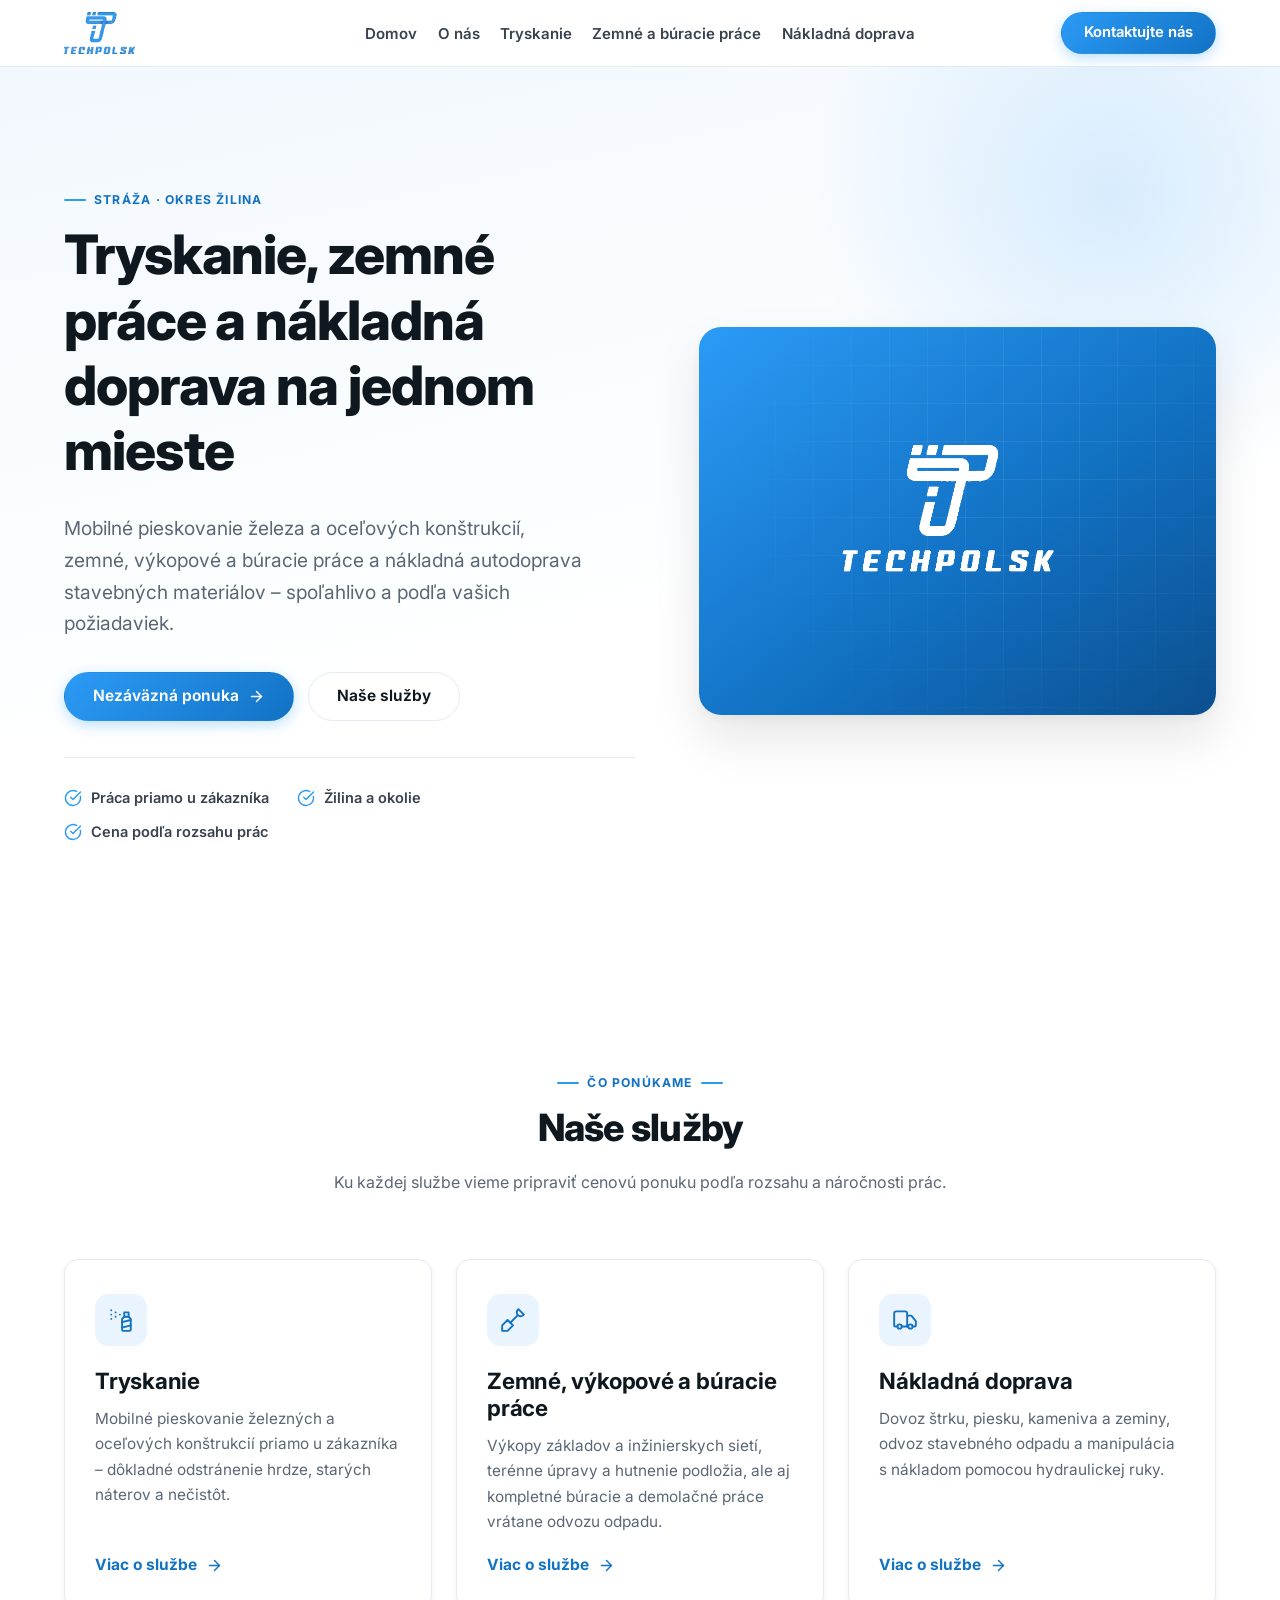
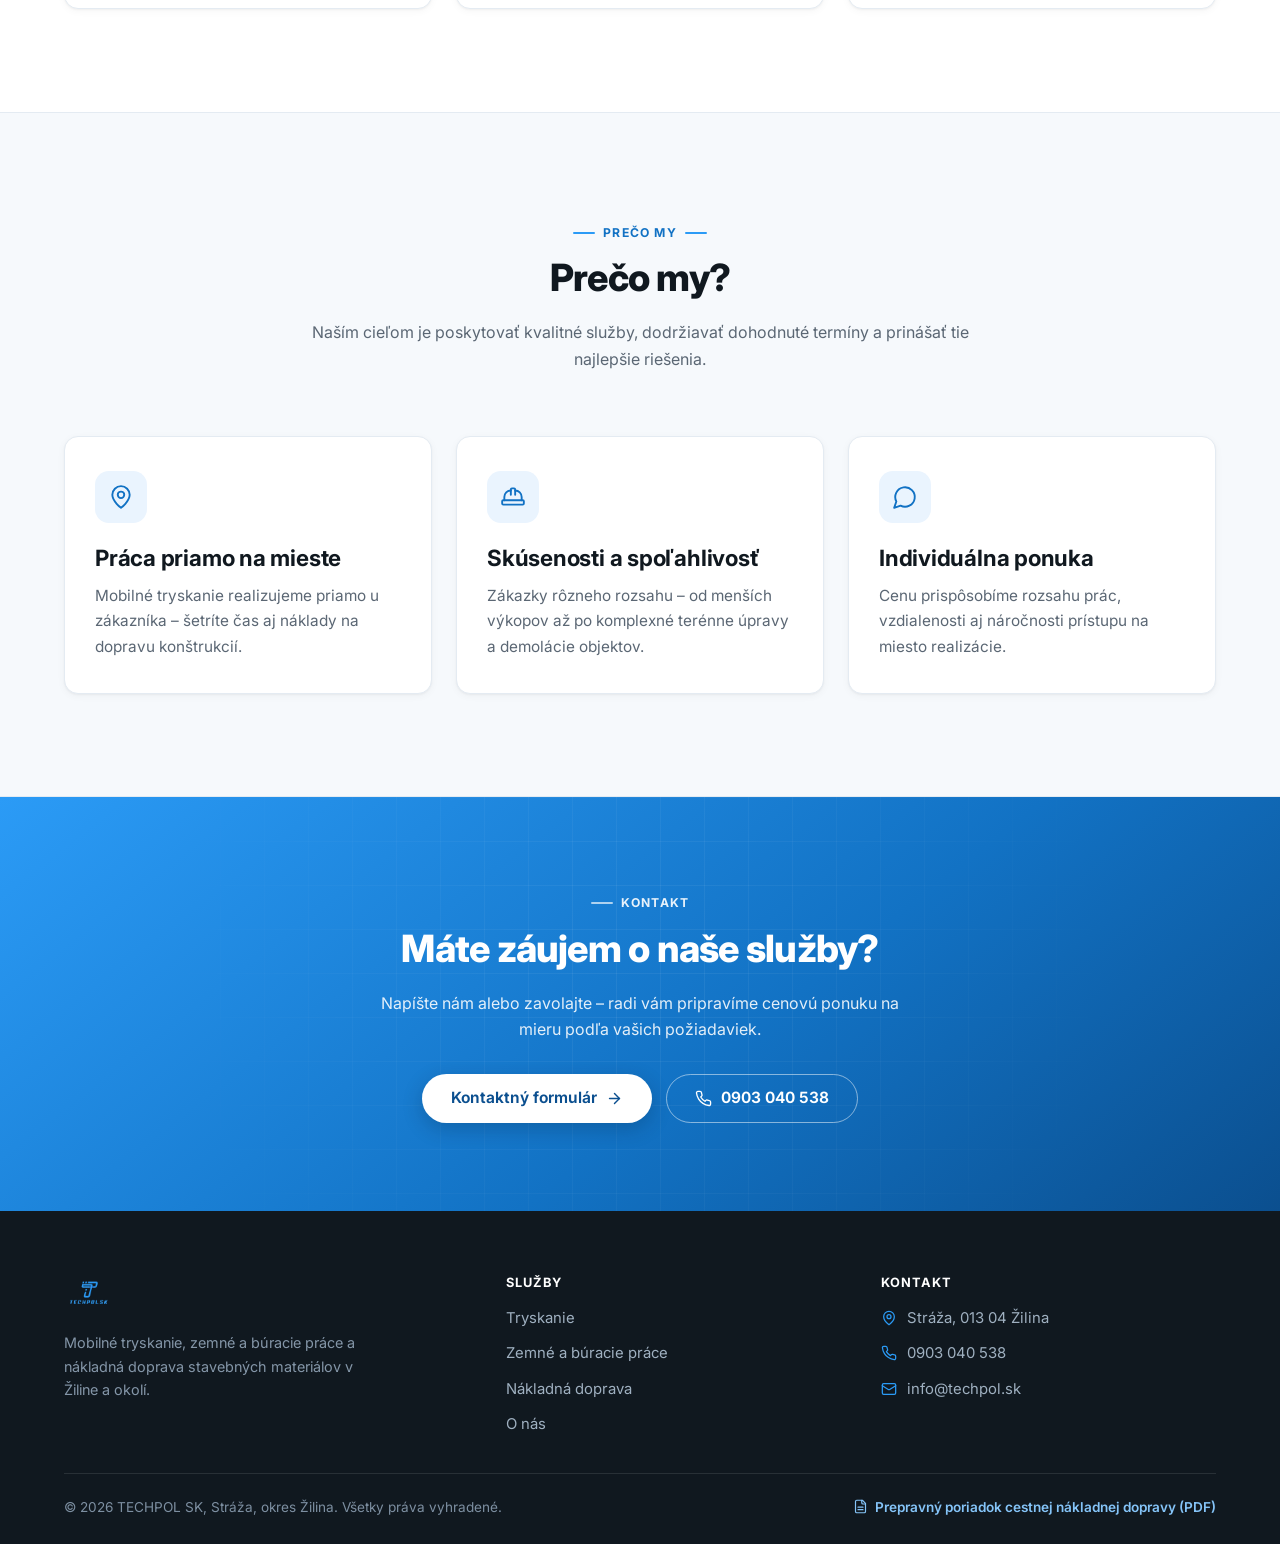
==== index.html @ 77039d4d "seo: add IČO and DIČ to structured data IČO goes in as a PropertyValue identifier and DIČ as taxID. " ====
<!DOCTYPE html>
<html lang="sk">
<head>
<meta charset="UTF-8" />
<meta name="viewport" content="width=device-width, initial-scale=1.0" />
<title>TECHPOL SK – Tryskanie, zemné práce a nákladná doprava | Žilina</title>
<meta name="description" content="TECHPOL SK – mobilné tryskanie železa, zemné, výkopové a búracie práce, nákladná doprava stavebných materiálov s hydraulickou rukou. Stráža, okres Žilina." />
<link rel="icon" href="/assets/img/logo.png" />
<link rel="preconnect" href="https://fonts.googleapis.com">
<link rel="preconnect" href="https://fonts.gstatic.com" crossorigin>
<link rel="stylesheet" href="https://fonts.googleapis.com/css2?family=Inter:wght@400;500;600;700;800&display=swap">
<link rel="stylesheet" href="/assets/css/style.css" />
<link rel="canonical" href="https://techpol.sk/" />
<meta property="og:type" content="website" />
<meta property="og:site_name" content="TECHPOL SK" />
<meta property="og:locale" content="sk_SK" />
<meta property="og:title" content="TECHPOL SK – Tryskanie, zemné práce a nákladná doprava | Žilina" />
<meta property="og:description" content="TECHPOL SK – mobilné tryskanie železa, zemné, výkopové a búracie práce, nákladná doprava stavebných materiálov s hydraulickou rukou. Stráža, okres Žilina." />
<meta property="og:url" content="https://techpol.sk/" />
<meta property="og:image" content="https://techpol.sk/assets/img/logo.png" />
<meta name="twitter:card" content="summary" />
<script type="application/ld+json">
{
  "@context": "https://schema.org",
  "@type": "LocalBusiness",
  "@id": "https://techpol.sk/#business",
  "name": "TECHPOL SK",
  "url": "https://techpol.sk/",
  "logo": "https://techpol.sk/assets/img/logo.png",
  "image": "https://techpol.sk/assets/img/logo.png",
  "description": "TECHPOL SK – mobilné tryskanie železa, zemné, výkopové a búracie práce a nákladná doprava stavebných materiálov s hydraulickou rukou. Stráža, okres Žilina.",
  "telephone": "+421903040538",
  "email": "info@techpol.sk",
  "address": {
    "@type": "PostalAddress",
    "addressLocality": "Stráža",
    "postalCode": "013 04",
    "addressRegion": "Žilinský kraj",
    "addressCountry": "SK"
  },
  "taxID": "1129713915",
  "identifier": {
    "@type": "PropertyValue",
    "name": "IČO",
    "value": "57080062"
  },
  "areaServed": [
    {
      "@type": "City",
      "name": "Žilina"
    },
    {
      "@type": "AdministrativeArea",
      "name": "Žilinský kraj"
    }
  ],
  "hasOfferCatalog": {
    "@type": "OfferCatalog",
    "name": "Služby TECHPOL SK",
    "itemListElement": [
      {
        "@type": "Offer",
        "itemOffered": {
          "@type": "Service",
          "name": "Tryskanie – mobilné pieskovanie železa",
          "url": "https://techpol.sk/sluzby/tryskanie/"
        }
      },
      {
        "@type": "Offer",
        "itemOffered": {
          "@type": "Service",
          "name": "Zemné, výkopové a búracie práce",
          "url": "https://techpol.sk/sluzby/zemne-vykopove-buracie-prace/"
        }
      },
      {
        "@type": "Offer",
        "itemOffered": {
          "@type": "Service",
          "name": "Nákladná doprava stavebných materiálov",
          "url": "https://techpol.sk/sluzby/nakladna-doprava/"
        }
      }
    ]
  }
}
</script>
</head>
<body>

<header class="site-header">
  <nav class="nav">
    <a href="/" class="brand" aria-label="TECHPOL SK – domovská stránka">
      <img src="/assets/img/logo.png" alt="TECHPOL SK logo" />
    </a>
    <ul class="nav-links">
      <li><a href="/">Domov</a></li>
      <li><a href="/o-nas/">O nás</a></li>
      <li><a href="/sluzby/tryskanie/">Tryskanie</a></li>
      <li><a href="/sluzby/zemne-vykopove-buracie-prace/">Zemné a búracie práce</a></li>
      <li><a href="/sluzby/nakladna-doprava/">Nákladná doprava</a></li>
    </ul>
    <div class="nav-right">
      <a href="/kontakt/" class="btn btn-primary nav-cta">Kontaktujte nás</a>
      <button class="nav-toggle" aria-label="Otvoriť menu" aria-expanded="false">
      <span></span><span></span><span></span>
    </button>
    </div>
  </nav>
</header>

<main>

<section class="hero">
  <div class="container hero-grid">
    <div class="hero-copy">
      <span class="eyebrow">Stráža · okres Žilina</span>
      <h1>Tryskanie, zemné práce a nákladná doprava na jednom mieste</h1>
      <p class="lead">Mobilné pieskovanie železa a oceľových konštrukcií, zemné, výkopové a búracie práce a nákladná autodoprava stavebných materiálov – spoľahlivo a podľa vašich požiadaviek.</p>
      <div class="hero-actions">
        <a href="/kontakt/" class="btn btn-primary">
          Nezáväzná ponuka
          <svg viewBox="0 0 24 24" fill="none" stroke="currentColor" stroke-width="2" stroke-linecap="round" stroke-linejoin="round" aria-hidden="true"><path d="M5 12h14"/><path d="m12 5 7 7-7 7"/></svg>
        </a>
        <a href="#sluzby" class="btn btn-outline">Naše služby</a>
      </div>
      <ul class="hero-meta">
        <li>
          <svg viewBox="0 0 24 24" fill="none" stroke="currentColor" stroke-width="1.9" stroke-linecap="round" stroke-linejoin="round" aria-hidden="true"><path d="M21.801 10A10 10 0 1 1 17 3.335"/><path d="m9 11 3 3L22 4"/></svg>
          Práca priamo u zákazníka
        </li>
        <li>
          <svg viewBox="0 0 24 24" fill="none" stroke="currentColor" stroke-width="1.9" stroke-linecap="round" stroke-linejoin="round" aria-hidden="true"><path d="M21.801 10A10 10 0 1 1 17 3.335"/><path d="m9 11 3 3L22 4"/></svg>
          Žilina a okolie
        </li>
        <li>
          <svg viewBox="0 0 24 24" fill="none" stroke="currentColor" stroke-width="1.9" stroke-linecap="round" stroke-linejoin="round" aria-hidden="true"><path d="M21.801 10A10 10 0 1 1 17 3.335"/><path d="m9 11 3 3L22 4"/></svg>
          Cena podľa rozsahu prác
        </li>
      </ul>
    </div>
    <div class="hero-art">
      <img src="/assets/img/logo-transparent.png" alt="TECHPOL SK" />
    </div>
  </div>
</section>

<section class="section" id="sluzby">
  <div class="container">
    <div class="section-head reveal">
      <span class="eyebrow">Čo ponúkame</span>
      <h2>Naše služby</h2>
      <p>Ku každej službe vieme pripraviť cenovú ponuku podľa rozsahu a náročnosti prác.</p>
    </div>

    <div class="card-grid">
      <article class="card reveal">
        <div class="card-icon">
          <svg viewBox="0 0 24 24" fill="none" stroke="currentColor" stroke-width="1.75" stroke-linecap="round" stroke-linejoin="round" aria-hidden="true"><path d="M3 3h.01"/><path d="M7 5h.01"/><path d="M11 7h.01"/><path d="M3 7h.01"/><path d="M7 9h.01"/><path d="M3 11h.01"/><rect width="4" height="4" x="15" y="5"/><path d="m19 9 2 2v10c0 .6-.4 1-1 1h-6c-.6 0-1-.4-1-1V11l2-2"/><path d="m13 14 8-2"/><path d="m13 19 8-2"/></svg>
        </div>
        <h3>Tryskanie</h3>
        <p>Mobilné pieskovanie železných a oceľových konštrukcií priamo u zákazníka – dôkladné odstránenie hrdze, starých náterov a nečistôt.</p>
        <a href="/sluzby/tryskanie/" class="btn btn-ghost">
          Viac o službe
          <svg viewBox="0 0 24 24" fill="none" stroke="currentColor" stroke-width="2" stroke-linecap="round" stroke-linejoin="round" aria-hidden="true"><path d="M5 12h14"/><path d="m12 5 7 7-7 7"/></svg>
        </a>
      </article>

      <article class="card reveal">
        <div class="card-icon">
          <svg viewBox="0 0 24 24" fill="none" stroke="currentColor" stroke-width="1.75" stroke-linecap="round" stroke-linejoin="round" aria-hidden="true"><path d="M2 22v-5l5-5 5 5-5 5z"/><path d="M9.5 14.5 16 8"/><path d="m17 2 5 5-.5.5a3.53 3.53 0 0 1-5 0 3.53 3.53 0 0 1 0-5L17 2"/></svg>
        </div>
        <h3>Zemné, výkopové a búracie práce</h3>
        <p>Výkopy základov a inžinierskych sietí, terénne úpravy a hutnenie podložia, ale aj kompletné búracie a demolačné práce vrátane odvozu odpadu.</p>
        <a href="/sluzby/zemne-vykopove-buracie-prace/" class="btn btn-ghost">
          Viac o službe
          <svg viewBox="0 0 24 24" fill="none" stroke="currentColor" stroke-width="2" stroke-linecap="round" stroke-linejoin="round" aria-hidden="true"><path d="M5 12h14"/><path d="m12 5 7 7-7 7"/></svg>
        </a>
      </article>

      <article class="card reveal">
        <div class="card-icon">
          <svg viewBox="0 0 24 24" fill="none" stroke="currentColor" stroke-width="1.75" stroke-linecap="round" stroke-linejoin="round" aria-hidden="true"><path d="M14 18V6a2 2 0 0 0-2-2H4a2 2 0 0 0-2 2v11a1 1 0 0 0 1 1h2"/><path d="M15 18H9"/><path d="M19 18h2a1 1 0 0 0 1-1v-3.65a1 1 0 0 0-.22-.624l-3.48-4.35A1 1 0 0 0 17.52 8H14"/><circle cx="17" cy="18" r="2"/><circle cx="7" cy="18" r="2"/></svg>
        </div>
        <h3>Nákladná doprava</h3>
        <p>Dovoz štrku, piesku, kameniva a zeminy, odvoz stavebného odpadu a manipulácia s nákladom pomocou hydraulickej ruky.</p>
        <a href="/sluzby/nakladna-doprava/" class="btn btn-ghost">
          Viac o službe
          <svg viewBox="0 0 24 24" fill="none" stroke="currentColor" stroke-width="2" stroke-linecap="round" stroke-linejoin="round" aria-hidden="true"><path d="M5 12h14"/><path d="m12 5 7 7-7 7"/></svg>
        </a>
      </article>
    </div>
  </div>
</section>

<section class="section section--soft">
  <div class="container">
    <div class="section-head reveal">
      <span class="eyebrow">Prečo my</span>
      <h2>Prečo my?</h2>
      <p>Naším cieľom je poskytovať kvalitné služby, dodržiavať dohodnuté termíny a prinášať tie najlepšie riešenia.</p>
    </div>

    <div class="card-grid">
      <article class="card reveal">
        <div class="card-icon">
          <svg viewBox="0 0 24 24" fill="none" stroke="currentColor" stroke-width="1.75" stroke-linecap="round" stroke-linejoin="round" aria-hidden="true"><path d="M20 10c0 6-8 12-8 12s-8-6-8-12a8 8 0 0 1 16 0Z"/><circle cx="12" cy="10" r="3"/></svg>
        </div>
        <h3>Práca priamo na mieste</h3>
        <p>Mobilné tryskanie realizujeme priamo u zákazníka – šetríte čas aj náklady na dopravu konštrukcií.</p>
      </article>

      <article class="card reveal">
        <div class="card-icon">
          <svg viewBox="0 0 24 24" fill="none" stroke="currentColor" stroke-width="1.75" stroke-linecap="round" stroke-linejoin="round" aria-hidden="true"><path d="M2 18a1 1 0 0 0 1 1h18a1 1 0 0 0 1-1v-2a1 1 0 0 0-1-1H3a1 1 0 0 0-1 1v2z"/><path d="M10 10V5a1 1 0 0 1 1-1h2a1 1 0 0 1 1 1v5"/><path d="M4 15v-3a6 6 0 0 1 6-6"/><path d="M14 6a6 6 0 0 1 6 6v3"/></svg>
        </div>
        <h3>Skúsenosti a spoľahlivosť</h3>
        <p>Zákazky rôzneho rozsahu – od menších výkopov až po komplexné terénne úpravy a demolácie objektov.</p>
      </article>

      <article class="card reveal">
        <div class="card-icon">
          <svg viewBox="0 0 24 24" fill="none" stroke="currentColor" stroke-width="1.75" stroke-linecap="round" stroke-linejoin="round" aria-hidden="true"><path d="M7.9 20A9 9 0 1 0 4 16.1L2 22Z"/></svg>
        </div>
        <h3>Individuálna ponuka</h3>
        <p>Cenu prispôsobíme rozsahu prác, vzdialenosti aj náročnosti prístupu na miesto realizácie.</p>
      </article>
    </div>
  </div>
</section>

<section class="cta-band">
  <div class="container">
    <span class="eyebrow">Kontakt</span>
    <h2>Máte záujem o naše služby?</h2>
    <p>Napíšte nám alebo zavolajte – radi vám pripravíme cenovú ponuku na mieru podľa vašich požiadaviek.</p>
    <div class="cta-actions">
      <a href="/kontakt/" class="btn btn-primary">
        Kontaktný formulár
        <svg viewBox="0 0 24 24" fill="none" stroke="currentColor" stroke-width="2" stroke-linecap="round" stroke-linejoin="round" aria-hidden="true"><path d="M5 12h14"/><path d="m12 5 7 7-7 7"/></svg>
      </a>
      <a href="tel:+421903040538" class="btn btn-outline">
        <svg viewBox="0 0 24 24" fill="none" stroke="currentColor" stroke-width="1.9" stroke-linecap="round" stroke-linejoin="round" aria-hidden="true"><path d="M22 16.92v3a2 2 0 0 1-2.18 2 19.79 19.79 0 0 1-8.63-3.07 19.5 19.5 0 0 1-6-6 19.79 19.79 0 0 1-3.07-8.67A2 2 0 0 1 4.11 2h3a2 2 0 0 1 2 1.72 12.84 12.84 0 0 0 .7 2.81 2 2 0 0 1-.45 2.11L8.09 9.91a16 16 0 0 0 6 6l1.27-1.27a2 2 0 0 1 2.11-.45 12.84 12.84 0 0 0 2.81.7A2 2 0 0 1 22 16.92Z"/></svg>
        0903 040 538
      </a>
    </div>
  </div>
</section>

</main>

<footer class="site-footer">
  <div class="container">
    <div class="footer-grid">
      <div class="footer-brand">
        <img src="/assets/img/logo-transparent.png" alt="TECHPOL SK logo" />
        <p>Mobilné tryskanie, zemné a búracie práce a nákladná doprava stavebných materiálov v Žiline a okolí.</p>
      </div>

      <div class="footer-col">
        <h4>Služby</h4>
        <ul>
          <li><a href="/sluzby/tryskanie/">Tryskanie</a></li>
          <li><a href="/sluzby/zemne-vykopove-buracie-prace/">Zemné a búracie práce</a></li>
          <li><a href="/sluzby/nakladna-doprava/">Nákladná doprava</a></li>
          <li><a href="/o-nas/">O nás</a></li>
        </ul>
      </div>

      <div class="footer-col">
        <h4>Kontakt</h4>
        <ul>
          <li class="contact-line">
            <svg viewBox="0 0 24 24" fill="none" stroke="currentColor" stroke-width="1.9" stroke-linecap="round" stroke-linejoin="round" aria-hidden="true"><path d="M20 10c0 6-8 12-8 12s-8-6-8-12a8 8 0 0 1 16 0Z"/><circle cx="12" cy="10" r="3"/></svg>
            Stráža, 013 04 Žilina
          </li>
          <li class="contact-line">
            <svg viewBox="0 0 24 24" fill="none" stroke="currentColor" stroke-width="1.9" stroke-linecap="round" stroke-linejoin="round" aria-hidden="true"><path d="M22 16.92v3a2 2 0 0 1-2.18 2 19.79 19.79 0 0 1-8.63-3.07 19.5 19.5 0 0 1-6-6 19.79 19.79 0 0 1-3.07-8.67A2 2 0 0 1 4.11 2h3a2 2 0 0 1 2 1.72 12.84 12.84 0 0 0 .7 2.81 2 2 0 0 1-.45 2.11L8.09 9.91a16 16 0 0 0 6 6l1.27-1.27a2 2 0 0 1 2.11-.45 12.84 12.84 0 0 0 2.81.7A2 2 0 0 1 22 16.92Z"/></svg>
            <a href="tel:+421903040538">0903 040 538</a>
          </li>
          <li class="contact-line">
            <svg viewBox="0 0 24 24" fill="none" stroke="currentColor" stroke-width="1.9" stroke-linecap="round" stroke-linejoin="round" aria-hidden="true"><rect width="20" height="16" x="2" y="4" rx="2"/><path d="m22 7-8.97 5.7a1.94 1.94 0 0 1-2.06 0L2 7"/></svg>
            <a href="mailto:info@techpol.sk">info@techpol.sk</a>
          </li>
        </ul>
      </div>
    </div>

    <div class="footer-bottom">
      <span>&copy; 2026 TECHPOL SK, Stráža, okres Žilina. Všetky práva vyhradené.</span>
      <a href="/dokumenty/prepravny-poriadok.pdf" target="_blank" rel="noopener">
        <svg viewBox="0 0 24 24" fill="none" stroke="currentColor" stroke-width="1.9" stroke-linecap="round" stroke-linejoin="round" aria-hidden="true"><path d="M15 2H6a2 2 0 0 0-2 2v16a2 2 0 0 0 2 2h12a2 2 0 0 0 2-2V7Z"/><path d="M14 2v4a2 2 0 0 0 2 2h4"/><path d="M16 13H8"/><path d="M16 17H8"/></svg>
        Prepravný poriadok cestnej nákladnej dopravy (PDF)
      </a>
    </div>
  </div>
</footer>

<script src="/assets/js/script.js"></script>
</body>
</html>
---- assets/css/style.css ----
/* ============================================
   TECHPOL SK — spoločné štýly
   ============================================ */

:root {
  --blue: #2b9bf6;
  --blue-dark: #1272c4;
  --blue-deep: #0b4f8f;
  --blue-tint: #eaf4fe;
  --ink: #10181f;
  --ink-mid: #38434f;
  --ink-soft: #5b6774;
  --bg: #ffffff;
  --bg-soft: #f6f9fc;
  --border: #e4ebf2;
  --radius: 14px;
  --radius-lg: 22px;
  --max-width: 1200px;
  --text-width: 860px;
  --shadow-sm: 0 1px 2px rgba(16, 24, 31, 0.04), 0 2px 8px rgba(16, 24, 31, 0.04);
  --shadow: 0 2px 4px rgba(16, 24, 31, 0.03), 0 12px 28px rgba(16, 24, 31, 0.07);
  --shadow-lg: 0 4px 8px rgba(16, 24, 31, 0.04), 0 24px 48px rgba(16, 24, 31, 0.1);
}

* {
  box-sizing: border-box;
}

html {
  scroll-behavior: smooth;
}

body {
  margin: 0;
  font-family: "Inter", "Segoe UI", system-ui, -apple-system, Roboto, Arial, sans-serif;
  color: var(--ink);
  background: var(--bg);
  line-height: 1.65;
  -webkit-font-smoothing: antialiased;
  text-rendering: optimizeLegibility;
}

img {
  max-width: 100%;
  display: block;
}

a {
  color: inherit;
  text-decoration: none;
}

.container {
  max-width: var(--max-width);
  margin: 0 auto;
  padding: 0 24px;
}

h1, h2, h3, h4 {
  line-height: 1.2;
  margin: 0 0 0.5em;
  letter-spacing: -0.02em;
  color: var(--ink);
}

h1 {
  font-size: clamp(2.1rem, 3.6vw + 1rem, 3.4rem);
  font-weight: 800;
}

h2 {
  font-size: clamp(1.6rem, 1.8vw + 1rem, 2.35rem);
  font-weight: 800;
}

h3 {
  font-size: clamp(1.15rem, 0.7vw + 1rem, 1.4rem);
  font-weight: 700;
  letter-spacing: -0.01em;
}

p {
  color: var(--ink-mid);
  margin: 0 0 1.1em;
}

.lead {
  font-size: clamp(1.05rem, 0.5vw + 1rem, 1.2rem);
  color: var(--ink-soft);
}

.section {
  padding: clamp(56px, 8vw, 104px) 0;
}

.section--soft {
  background: var(--bg-soft);
  border-top: 1px solid var(--border);
  border-bottom: 1px solid var(--border);
}

.section-head {
  text-align: center;
  max-width: 680px;
  margin: 0 auto clamp(40px, 5vw, 64px);
}

.section-head p {
  color: var(--ink-soft);
  margin-bottom: 0;
}

.eyebrow {
  display: inline-flex;
  align-items: center;
  gap: 8px;
  color: var(--blue-dark);
  font-weight: 700;
  letter-spacing: 0.1em;
  text-transform: uppercase;
  font-size: 0.76rem;
  margin-bottom: 1em;
}

.eyebrow::before {
  content: "";
  width: 22px;
  height: 2px;
  border-radius: 2px;
  background: var(--blue);
}

.section-head .eyebrow::after {
  content: "";
  width: 22px;
  height: 2px;
  border-radius: 2px;
  background: var(--blue);
}

/* ---------- Buttons ---------- */

.btn {
  display: inline-flex;
  align-items: center;
  justify-content: center;
  gap: 9px;
  padding: 14px 28px;
  border-radius: 999px;
  font-weight: 650;
  font-size: 0.97rem;
  line-height: 1.2;
  border: 1.5px solid transparent;
  cursor: pointer;
  white-space: nowrap;
  transition: transform 0.18s ease, box-shadow 0.18s ease, background 0.18s ease,
    color 0.18s ease, border-color 0.18s ease;
}

.btn svg {
  width: 17px;
  height: 17px;
  flex-shrink: 0;
}

.btn-primary {
  background: linear-gradient(135deg, var(--blue) 0%, var(--blue-dark) 100%);
  color: #fff;
  box-shadow: 0 4px 14px rgba(43, 155, 246, 0.32);
}

.btn-primary:hover {
  transform: translateY(-2px);
  box-shadow: 0 8px 22px rgba(43, 155, 246, 0.42);
}

.btn-outline {
  border-color: var(--border);
  color: var(--ink);
  background: #fff;
}

.btn-outline:hover {
  border-color: var(--blue);
  color: var(--blue-dark);
  background: var(--blue-tint);
  transform: translateY(-2px);
}

.btn-ghost {
  padding: 0;
  color: var(--blue-dark);
  background: none;
  border: none;
  font-weight: 700;
}

.btn-ghost svg {
  transition: transform 0.18s ease;
}

.btn-ghost:hover svg {
  transform: translateX(4px);
}

/* ---------- Header / Nav ---------- */

.site-header {
  position: sticky;
  top: 0;
  z-index: 100;
  background: rgba(255, 255, 255, 0.85);
  backdrop-filter: saturate(180%) blur(14px);
  border-bottom: 1px solid var(--border);
}

.nav {
  display: grid;
  grid-template-columns: 1fr auto 1fr;
  align-items: center;
  gap: 20px;
  padding: 12px 24px;
  max-width: var(--max-width);
  margin: 0 auto;
}

.nav-right {
  display: flex;
  align-items: center;
  gap: 12px;
  justify-self: end;
}

.brand {
  display: flex;
  align-items: center;
  flex-shrink: 0;
}

.brand img {
  height: 42px;
  width: auto;
}

.nav-toggle {
  display: none;
  flex-direction: column;
  justify-content: center;
  gap: 5px;
  width: 44px;
  height: 44px;
  background: none;
  border: none;
  cursor: pointer;
  padding: 10px;
}

.nav-toggle span {
  display: block;
  width: 100%;
  height: 2.5px;
  background: var(--ink);
  border-radius: 2px;
  transition: transform 0.25s ease, opacity 0.2s ease;
}

.nav-toggle[aria-expanded="true"] span:nth-child(1) {
  transform: translateY(7.5px) rotate(45deg);
}

.nav-toggle[aria-expanded="true"] span:nth-child(2) {
  opacity: 0;
}

.nav-toggle[aria-expanded="true"] span:nth-child(3) {
  transform: translateY(-7.5px) rotate(-45deg);
}

.nav-links {
  display: flex;
  align-items: center;
  justify-self: center;
  gap: clamp(14px, 1.6vw, 30px);
  list-style: none;
  margin: 0;
  padding: 0;
}

.nav-links a {
  position: relative;
  font-weight: 600;
  font-size: 0.94rem;
  color: var(--ink-mid);
  padding: 6px 0;
  transition: color 0.15s ease;
}

.nav-links a:not(.btn)::after {
  content: "";
  position: absolute;
  left: 0;
  right: 0;
  bottom: -2px;
  height: 2px;
  border-radius: 2px;
  background: var(--blue);
  transform: scaleX(0);
  transition: transform 0.2s ease;
}

.nav-links a:not(.btn):hover,
.nav-links a:not(.btn).active {
  color: var(--blue-dark);
}

.nav-links a:not(.btn):hover::after,
.nav-links a:not(.btn).active::after {
  transform: scaleX(1);
}

.nav-cta {
  color: #fff;
  padding: 11px 22px;
  font-size: 0.92rem;
  white-space: nowrap;
}

@media (max-width: 980px) {
  .nav {
    display: flex;
    justify-content: space-between;
  }

  .nav-toggle {
    display: flex;
  }

  .nav-cta {
    padding: 9px 16px;
    font-size: 0.88rem;
  }

  .nav-links {
    position: absolute;
    top: 100%;
    left: 0;
    right: 0;
    background: #fff;
    flex-direction: column;
    align-items: stretch;
    gap: 0;
    max-height: 0;
    overflow: hidden;
    border-bottom: 1px solid transparent;
    box-shadow: var(--shadow);
    transition: max-height 0.3s ease, border-color 0.3s ease;
  }

  .nav-links.open {
    max-height: 520px;
    border-bottom-color: var(--border);
  }

  .nav-links li {
    padding: 0 24px;
  }

  .nav-links a:not(.btn) {
    display: block;
    padding: 16px 0;
    border-bottom: 1px solid var(--border);
    font-size: 1rem;
  }

  .nav-links a:not(.btn)::after {
    display: none;
  }

  .nav-links li:last-child a:not(.btn) {
    border-bottom: none;
  }
}

/* ---------- Hero ---------- */

.hero {
  position: relative;
  overflow: hidden;
  padding: clamp(64px, 9vw, 116px) 0 clamp(60px, 8vw, 104px);
  background: linear-gradient(168deg, #f2f8fe 0%, #ffffff 62%);
}

.hero::before {
  content: "";
  position: absolute;
  top: -180px;
  right: -140px;
  width: 620px;
  height: 620px;
  border-radius: 50%;
  background: radial-gradient(circle, rgba(43, 155, 246, 0.16) 0%, rgba(43, 155, 246, 0) 68%);
  pointer-events: none;
}

.hero .container {
  position: relative;
}

.hero-grid {
  display: grid;
  grid-template-columns: minmax(0, 1.05fr) minmax(0, 0.95fr);
  gap: clamp(36px, 5vw, 64px);
  align-items: center;
}

.hero-copy {
  min-width: 0;
}

.hero-copy h1 {
  margin-bottom: 0.55em;
}

.hero-copy .lead {
  max-width: 44ch;
  margin-bottom: 0;
}

.hero-actions {
  display: flex;
  flex-wrap: wrap;
  gap: 14px;
  margin-top: 32px;
}

.hero-meta {
  display: flex;
  flex-wrap: wrap;
  gap: 10px 28px;
  margin-top: 36px;
  padding-top: 28px;
  border-top: 1px solid var(--border);
  list-style: none;
  padding-left: 0;
}

.hero-meta li {
  display: flex;
  align-items: center;
  gap: 9px;
  font-size: 0.91rem;
  font-weight: 600;
  color: var(--ink-mid);
}

.hero-meta svg {
  width: 18px;
  height: 18px;
  color: var(--blue);
  flex-shrink: 0;
}

.hero-art {
  position: relative;
  min-width: 0;
  aspect-ratio: 4 / 3;
  border-radius: var(--radius-lg);
  overflow: hidden;
  background: linear-gradient(142deg, var(--blue) 0%, var(--blue-dark) 55%, var(--blue-deep) 100%);
  display: flex;
  align-items: center;
  justify-content: center;
  box-shadow: var(--shadow-lg);
}

.hero-art::after {
  content: "";
  position: absolute;
  inset: 0;
  background-image: linear-gradient(rgba(255, 255, 255, 0.07) 1px, transparent 1px),
    linear-gradient(90deg, rgba(255, 255, 255, 0.07) 1px, transparent 1px);
  background-size: 38px 38px;
  mask-image: radial-gradient(circle at 62% 38%, #000 20%, transparent 78%);
  -webkit-mask-image: radial-gradient(circle at 62% 38%, #000 20%, transparent 78%);
}

.hero-art img {
  position: relative;
  z-index: 1;
  width: 58%;
  max-width: 320px;
  filter: brightness(0) invert(1);
}

@media (max-width: 900px) {
  .hero-grid {
    grid-template-columns: 1fr;
    gap: 36px;
  }

  .hero-art {
    order: -1;
    aspect-ratio: 16 / 9;
  }

  .hero-copy .lead {
    max-width: none;
  }
}

/* ---------- Cards ---------- */

.card-grid {
  display: grid;
  grid-template-columns: repeat(auto-fit, minmax(min(100%, 300px), 1fr));
  gap: 24px;
  align-items: stretch;
}

.card {
  position: relative;
  background: #fff;
  border: 1px solid var(--border);
  border-radius: var(--radius);
  padding: 34px 30px;
  box-shadow: var(--shadow-sm);
  display: flex;
  flex-direction: column;
  overflow: hidden;
  transition: transform 0.22s ease, box-shadow 0.22s ease, border-color 0.22s ease;
}

.card::before {
  content: "";
  position: absolute;
  top: 0;
  left: 0;
  right: 0;
  height: 3px;
  background: linear-gradient(90deg, var(--blue) 0%, var(--blue-dark) 100%);
  transform: scaleX(0);
  transform-origin: left;
  transition: transform 0.28s ease;
}

.card:hover {
  transform: translateY(-5px);
  box-shadow: var(--shadow-lg);
  border-color: #d3e3f2;
}

.card:hover::before {
  transform: scaleX(1);
}

.card-icon {
  width: 52px;
  height: 52px;
  border-radius: 14px;
  background: var(--blue-tint);
  color: var(--blue-dark);
  display: flex;
  align-items: center;
  justify-content: center;
  margin-bottom: 22px;
  flex-shrink: 0;
}

.card-icon svg {
  width: 26px;
  height: 26px;
}

.card h3 {
  margin-bottom: 0.5em;
}

.card p {
  flex-grow: 1;
  color: var(--ink-soft);
  font-size: 0.96rem;
  margin-bottom: 1.4em;
}

.card p:last-child {
  margin-bottom: 0;
}

.card .btn-ghost {
  align-self: flex-start;
  margin-top: auto;
}

/* ---------- Photo slots ---------- */

.photo-grid {
  display: grid;
  grid-template-columns: repeat(auto-fit, minmax(min(100%, 300px), 1fr));
  gap: 20px;
  margin: 32px 0 0;
}

/* Explicitný počet stĺpcov, aby posledný riadok nezostal nevyvážený
   (napr. 4 fotky = 2×2, 6 fotiek = 3×2). */
.photo-grid--2 {
  grid-template-columns: repeat(2, 1fr);
}

.photo-grid--3 {
  grid-template-columns: repeat(3, 1fr);
}

@media (max-width: 860px) {
  .photo-grid--3 {
    grid-template-columns: repeat(2, 1fr);
  }
}

@media (max-width: 560px) {
  .photo-grid--2,
  .photo-grid--3 {
    grid-template-columns: 1fr;
  }
}

.photo-slot {
  position: relative;
  aspect-ratio: 4 / 3;
  border-radius: var(--radius);
  overflow: hidden;
  background: var(--bg-soft);
  border: 1px solid var(--border);
}

.photo-slot img {
  position: absolute;
  inset: 0;
  width: 100%;
  height: 100%;
  object-fit: cover;
}

.photo-slot img[src] {
  cursor: zoom-in;
  transition: transform 0.35s ease;
}

.photo-slot:hover img {
  transform: scale(1.04);
}

/* ---------- Lightbox ---------- */

.lightbox {
  position: fixed;
  inset: 0;
  z-index: 200;
  display: flex;
  align-items: center;
  justify-content: center;
  background: rgba(10, 15, 20, 0.92);
  opacity: 0;
  pointer-events: none;
  transition: opacity 0.25s ease;
}

.lightbox.open {
  opacity: 1;
  pointer-events: auto;
}

.lightbox img {
  max-width: min(92vw, 1400px);
  max-height: 84vh;
  border-radius: var(--radius);
  box-shadow: var(--shadow-lg);
}

.lightbox-caption {
  position: absolute;
  bottom: 22px;
  left: 50%;
  transform: translateX(-50%);
  color: rgba(255, 255, 255, 0.85);
  font-size: 0.95rem;
  text-align: center;
  padding: 0 60px;
}

.lightbox button {
  position: absolute;
  display: flex;
  align-items: center;
  justify-content: center;
  width: 46px;
  height: 46px;
  border: none;
  border-radius: 50%;
  background: rgba(255, 255, 255, 0.12);
  color: #fff;
  cursor: pointer;
  transition: background 0.2s ease;
}

.lightbox button:hover {
  background: rgba(255, 255, 255, 0.26);
}

.lightbox button svg {
  width: 22px;
  height: 22px;
}

.lightbox-close {
  top: 18px;
  right: 18px;
}

.lightbox-prev {
  left: 18px;
  top: 50%;
  transform: translateY(-50%);
}

.lightbox-next {
  right: 18px;
  top: 50%;
  transform: translateY(-50%);
}

@media (max-width: 560px) {
  .lightbox-prev {
    left: 8px;
  }

  .lightbox-next {
    right: 8px;
  }
}

.photo-slot .placeholder {
  position: absolute;
  inset: 0;
  display: flex;
  flex-direction: column;
  align-items: center;
  justify-content: center;
  gap: 8px;
  text-align: center;
  padding: 14px;
  font-size: 0.82rem;
  font-weight: 600;
  color: #a7b4c2;
}

.photo-slot .placeholder svg {
  width: 26px;
  height: 26px;
  opacity: 0.55;
}

/* ---------- Page hero (subpages) ---------- */

.page-hero {
  position: relative;
  overflow: hidden;
  padding: clamp(48px, 6vw, 84px) 0 clamp(44px, 5vw, 72px);
  background: linear-gradient(170deg, #f2f8fe 0%, #f9fbfd 100%);
  border-bottom: 1px solid var(--border);
  text-align: center;
}

.page-hero::before {
  content: "";
  position: absolute;
  top: -240px;
  left: 50%;
  transform: translateX(-50%);
  width: 760px;
  height: 560px;
  border-radius: 50%;
  background: radial-gradient(circle, rgba(43, 155, 246, 0.13) 0%, rgba(43, 155, 246, 0) 70%);
  pointer-events: none;
}

.page-hero .container {
  position: relative;
}

.page-hero h1 {
  margin-bottom: 0.45em;
}

.page-hero .lead {
  max-width: 62ch;
  margin: 0 auto;
}

.breadcrumb {
  font-size: 0.87rem;
  color: var(--ink-soft);
  margin-bottom: 16px;
}

.breadcrumb a {
  color: var(--blue-dark);
  font-weight: 600;
}

.breadcrumb a:hover {
  text-decoration: underline;
}

.breadcrumb span {
  margin: 0 8px;
  opacity: 0.5;
}

/* ---------- Service detail blocks (centered column) ---------- */

.service-block {
  max-width: var(--text-width);
  margin-left: auto;
  margin-right: auto;
}

.service-block > h2 {
  text-align: center;
}

.service-block > .eyebrow {
  display: flex;
  justify-content: center;
}

.service-block + .service-block {
  margin-top: clamp(56px, 7vw, 88px);
  padding-top: clamp(48px, 6vw, 72px);
  border-top: 1px solid var(--border);
}

.service-block .subheading {
  font-weight: 700;
  color: var(--ink);
  text-align: center;
  margin: 38px 0 2px;
}

.service-block .photo-grid {
  max-width: none;
}

.block-cta {
  text-align: center;
  margin-top: 40px;
}

/* ---------- Tag list ---------- */

.tag-list {
  display: flex;
  flex-wrap: wrap;
  justify-content: center;
  gap: 10px;
  margin: 18px 0 0;
  padding: 0;
  list-style: none;
}

.tag-list li {
  display: flex;
  align-items: center;
  gap: 8px;
  background: var(--blue-tint);
  border: 1px solid #d3e6fb;
  padding: 9px 17px;
  border-radius: 999px;
  font-size: 0.89rem;
  font-weight: 600;
  color: var(--blue-deep);
}

.tag-list li::before {
  content: "";
  width: 5px;
  height: 5px;
  border-radius: 50%;
  background: var(--blue);
  flex-shrink: 0;
}

/* ---------- Contact ---------- */

.contact-grid {
  display: grid;
  grid-template-columns: minmax(0, 0.85fr) minmax(0, 1.15fr);
  gap: clamp(28px, 3.5vw, 44px);
  align-items: start;
}

@media (max-width: 900px) {
  .contact-grid {
    grid-template-columns: 1fr;
  }
}

.contact-info,
.form-card {
  background: #fff;
  border: 1px solid var(--border);
  border-radius: var(--radius-lg);
  padding: clamp(26px, 3vw, 38px);
  box-shadow: var(--shadow);
}

.contact-info h2,
.form-card h2 {
  font-size: clamp(1.3rem, 1vw + 1rem, 1.6rem);
  margin-bottom: 1.2em;
}

.contact-item {
  display: flex;
  gap: 16px;
  align-items: flex-start;
  padding: 18px 0;
  border-bottom: 1px solid var(--border);
}

.contact-item:first-of-type {
  padding-top: 0;
}

.contact-item .icon {
  width: 44px;
  height: 44px;
  flex-shrink: 0;
  border-radius: 12px;
  background: var(--blue-tint);
  color: var(--blue-dark);
  display: flex;
  align-items: center;
  justify-content: center;
}

.contact-item .icon svg {
  width: 21px;
  height: 21px;
}

.contact-item strong {
  display: block;
  font-size: 0.8rem;
  font-weight: 700;
  text-transform: uppercase;
  letter-spacing: 0.06em;
  color: var(--ink-soft);
  margin-bottom: 3px;
}

.contact-item a,
.contact-item span.value {
  font-size: 1.05rem;
  font-weight: 650;
  color: var(--ink);
}

.contact-item a:hover {
  color: var(--blue-dark);
}

.legal-note {
  margin-top: 24px;
  padding: 18px 20px;
  background: var(--bg-soft);
  border: 1px solid var(--border);
  border-radius: var(--radius);
  font-size: 0.88rem;
  color: var(--ink-soft);
  line-height: 1.6;
}

.legal-note a {
  display: inline-flex;
  align-items: center;
  gap: 6px;
  color: var(--blue-dark);
  font-weight: 700;
}

.legal-note a:hover {
  text-decoration: underline;
}

.legal-note svg {
  width: 15px;
  height: 15px;
  flex-shrink: 0;
}

/* ---------- Form ---------- */

.form-row {
  display: grid;
  grid-template-columns: 1fr 1fr;
  gap: 18px;
}

@media (max-width: 560px) {
  .form-row {
    grid-template-columns: 1fr;
  }
}

.field {
  margin-bottom: 20px;
}

.field label {
  display: block;
  font-weight: 650;
  margin-bottom: 7px;
  font-size: 0.89rem;
  color: var(--ink);
}

.field input,
.field textarea {
  width: 100%;
  padding: 13px 15px;
  border-radius: 10px;
  border: 1.5px solid var(--border);
  font: inherit;
  font-size: 0.96rem;
  color: var(--ink);
  background: var(--bg-soft);
  transition: border-color 0.16s ease, background 0.16s ease, box-shadow 0.16s ease;
}

.field input::placeholder,
.field textarea::placeholder {
  color: #a7b4c2;
}

.field input:focus,
.field textarea:focus {
  outline: none;
  border-color: var(--blue);
  background: #fff;
  box-shadow: 0 0 0 3px rgba(43, 155, 246, 0.15);
}

.field textarea {
  resize: vertical;
  min-height: 130px;
}

.form-card .btn-primary {
  width: 100%;
}

.form-note {
  font-size: 0.83rem;
  color: var(--ink-soft);
  margin: 14px 0 0;
  text-align: center;
}

/* ---------- CTA band ---------- */

.cta-band {
  position: relative;
  overflow: hidden;
  padding: clamp(52px, 7vw, 88px) 0;
  background: linear-gradient(142deg, var(--blue) 0%, var(--blue-dark) 58%, var(--blue-deep) 100%);
  color: #fff;
  text-align: center;
}

.cta-band::after {
  content: "";
  position: absolute;
  inset: 0;
  background-image: linear-gradient(rgba(255, 255, 255, 0.06) 1px, transparent 1px),
    linear-gradient(90deg, rgba(255, 255, 255, 0.06) 1px, transparent 1px);
  background-size: 44px 44px;
  mask-image: radial-gradient(circle at 50% 40%, #000 10%, transparent 72%);
  -webkit-mask-image: radial-gradient(circle at 50% 40%, #000 10%, transparent 72%);
  pointer-events: none;
}

.cta-band .container {
  position: relative;
  z-index: 1;
}

.cta-band h2 {
  color: #fff;
  max-width: 22ch;
  margin: 0 auto 0.5em;
}

.cta-band p {
  color: rgba(255, 255, 255, 0.88);
  max-width: 54ch;
  margin: 0 auto 32px;
}

.cta-band .eyebrow {
  color: rgba(255, 255, 255, 0.9);
}

.cta-band .eyebrow::before,
.cta-band .eyebrow::after {
  background: rgba(255, 255, 255, 0.65);
}

.cta-actions {
  display: flex;
  flex-wrap: wrap;
  gap: 14px;
  justify-content: center;
}

.cta-band .btn-primary {
  background: #fff;
  color: var(--blue-deep);
  box-shadow: 0 6px 20px rgba(4, 32, 60, 0.24);
}

.cta-band .btn-primary:hover {
  background: #fff;
  box-shadow: 0 10px 28px rgba(4, 32, 60, 0.32);
}

.cta-band .btn-outline {
  background: transparent;
  border-color: rgba(255, 255, 255, 0.5);
  color: #fff;
}

.cta-band .btn-outline:hover {
  background: rgba(255, 255, 255, 0.14);
  border-color: #fff;
  color: #fff;
}

/* ---------- Footer ---------- */

.site-footer {
  background: var(--ink);
  color: #9fb0c0;
  padding: clamp(44px, 5vw, 64px) 0 26px;
  font-size: 0.93rem;
}

.footer-grid {
  display: grid;
  grid-template-columns: minmax(0, 1.2fr) repeat(2, minmax(0, 1fr));
  gap: 40px;
  padding-bottom: 36px;
}

@media (max-width: 760px) {
  .footer-grid {
    grid-template-columns: 1fr;
    gap: 32px;
  }
}

.footer-brand img {
  height: 40px;
  margin-bottom: 16px;
}

.footer-brand p {
  color: #8496a8;
  font-size: 0.9rem;
  margin: 0;
  max-width: 34ch;
}

.footer-col h4 {
  color: #fff;
  font-size: 0.8rem;
  font-weight: 700;
  text-transform: uppercase;
  letter-spacing: 0.08em;
  margin-bottom: 1.2em;
}

.footer-col ul {
  list-style: none;
  padding: 0;
  margin: 0;
  display: flex;
  flex-direction: column;
  gap: 11px;
}

.footer-col a {
  color: #9fb0c0;
  transition: color 0.15s ease;
}

.footer-col a:hover {
  color: #fff;
}

.footer-col .contact-line {
  display: flex;
  align-items: center;
  gap: 10px;
}

.footer-col .contact-line svg {
  width: 16px;
  height: 16px;
  color: var(--blue);
  flex-shrink: 0;
}

.footer-bottom {
  border-top: 1px solid rgba(255, 255, 255, 0.1);
  padding-top: 22px;
  font-size: 0.85rem;
  display: flex;
  flex-wrap: wrap;
  gap: 10px 24px;
  justify-content: space-between;
  align-items: center;
  color: #7d8fa1;
}

.footer-bottom a {
  display: inline-flex;
  align-items: center;
  gap: 7px;
  color: #85c4f8;
  font-weight: 600;
}

.footer-bottom a:hover {
  color: #fff;
}

.footer-bottom svg {
  width: 15px;
  height: 15px;
  flex-shrink: 0;
}

/* ---------- Prose (text pages) ---------- */

.prose {
  max-width: var(--text-width);
  margin: 0 auto;
}

.prose h2 {
  margin-top: 1.8em;
}

.prose h2:first-child {
  margin-top: 0;
}

.prose ul {
  color: var(--ink-mid);
  padding-left: 1.3em;
  margin: 0 0 1.2em;
}

.prose li {
  margin-bottom: 0.5em;
}

/* ---------- Reveal on scroll ---------- */

@media (prefers-reduced-motion: no-preference) {
  .reveal {
    opacity: 0;
    transform: translateY(18px);
    transition: opacity 0.6s ease, transform 0.6s ease;
  }

  .reveal.is-visible {
    opacity: 1;
    transform: none;
  }
}
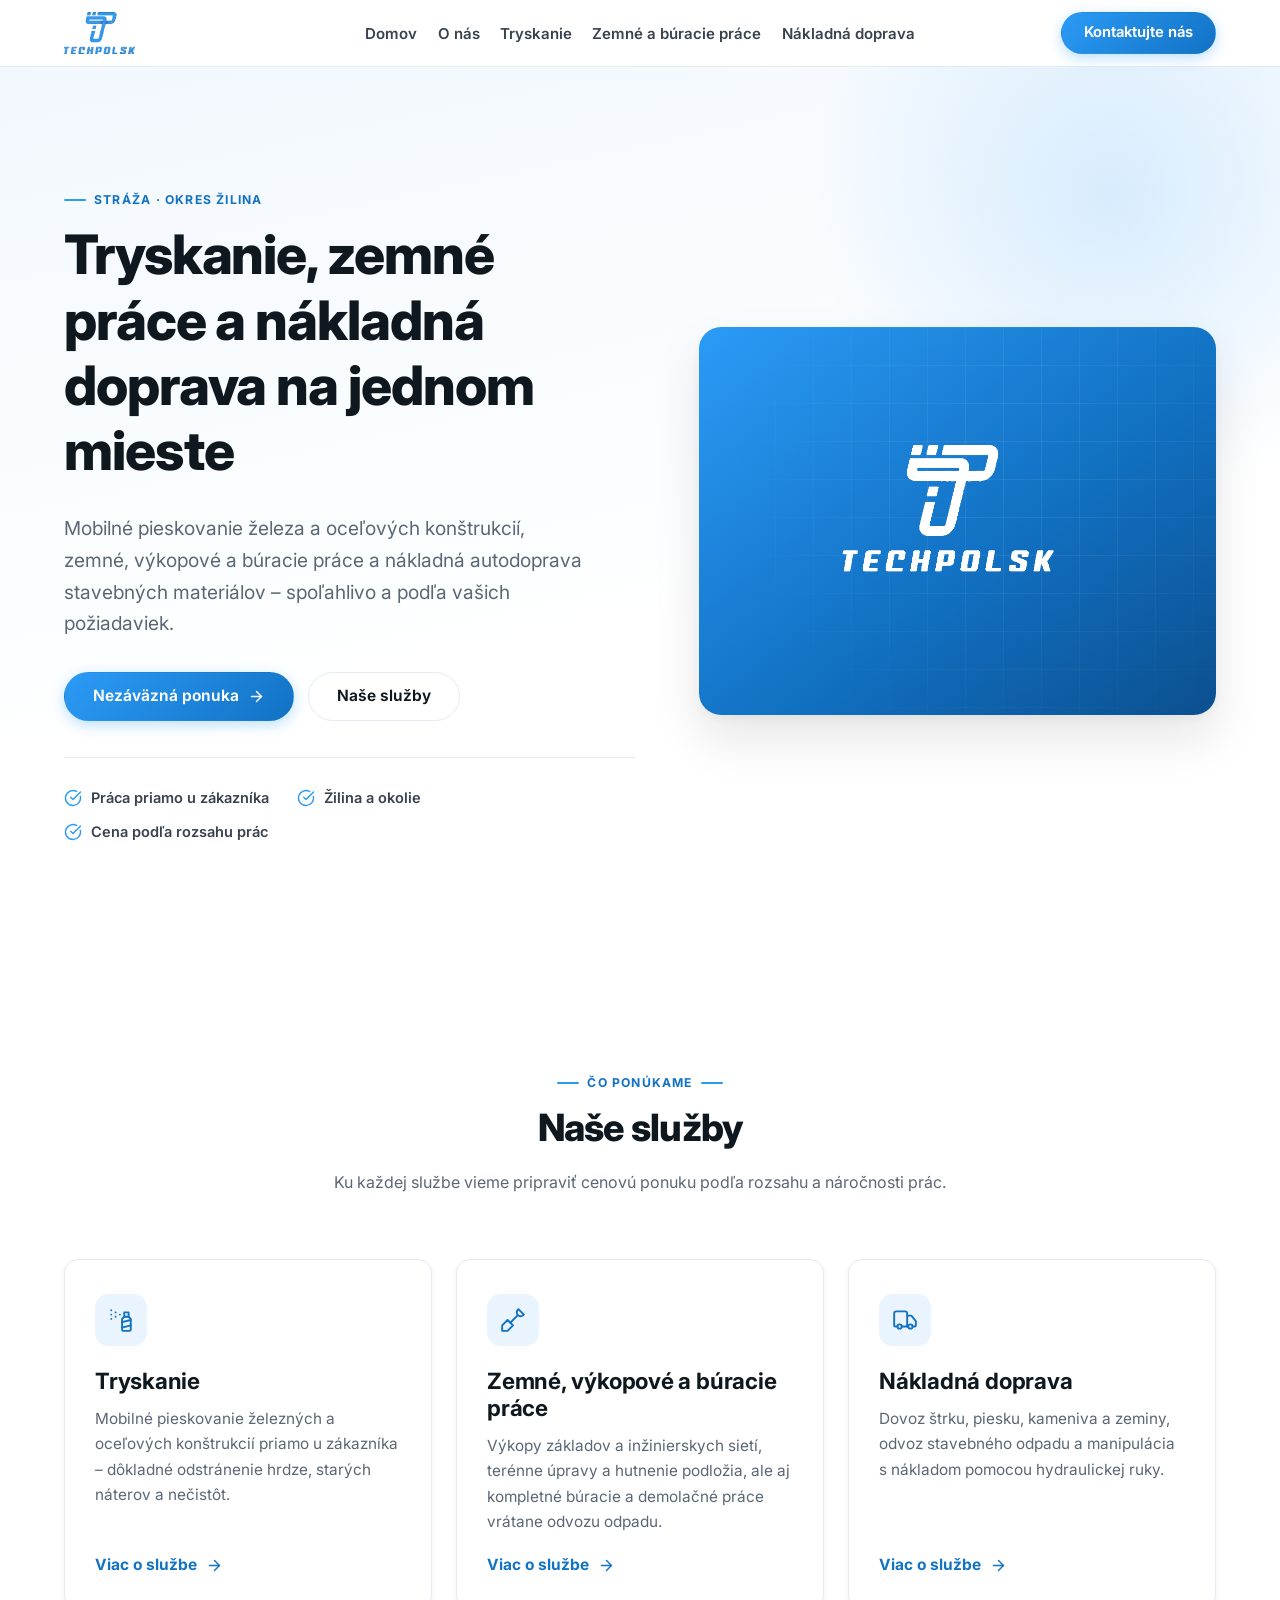
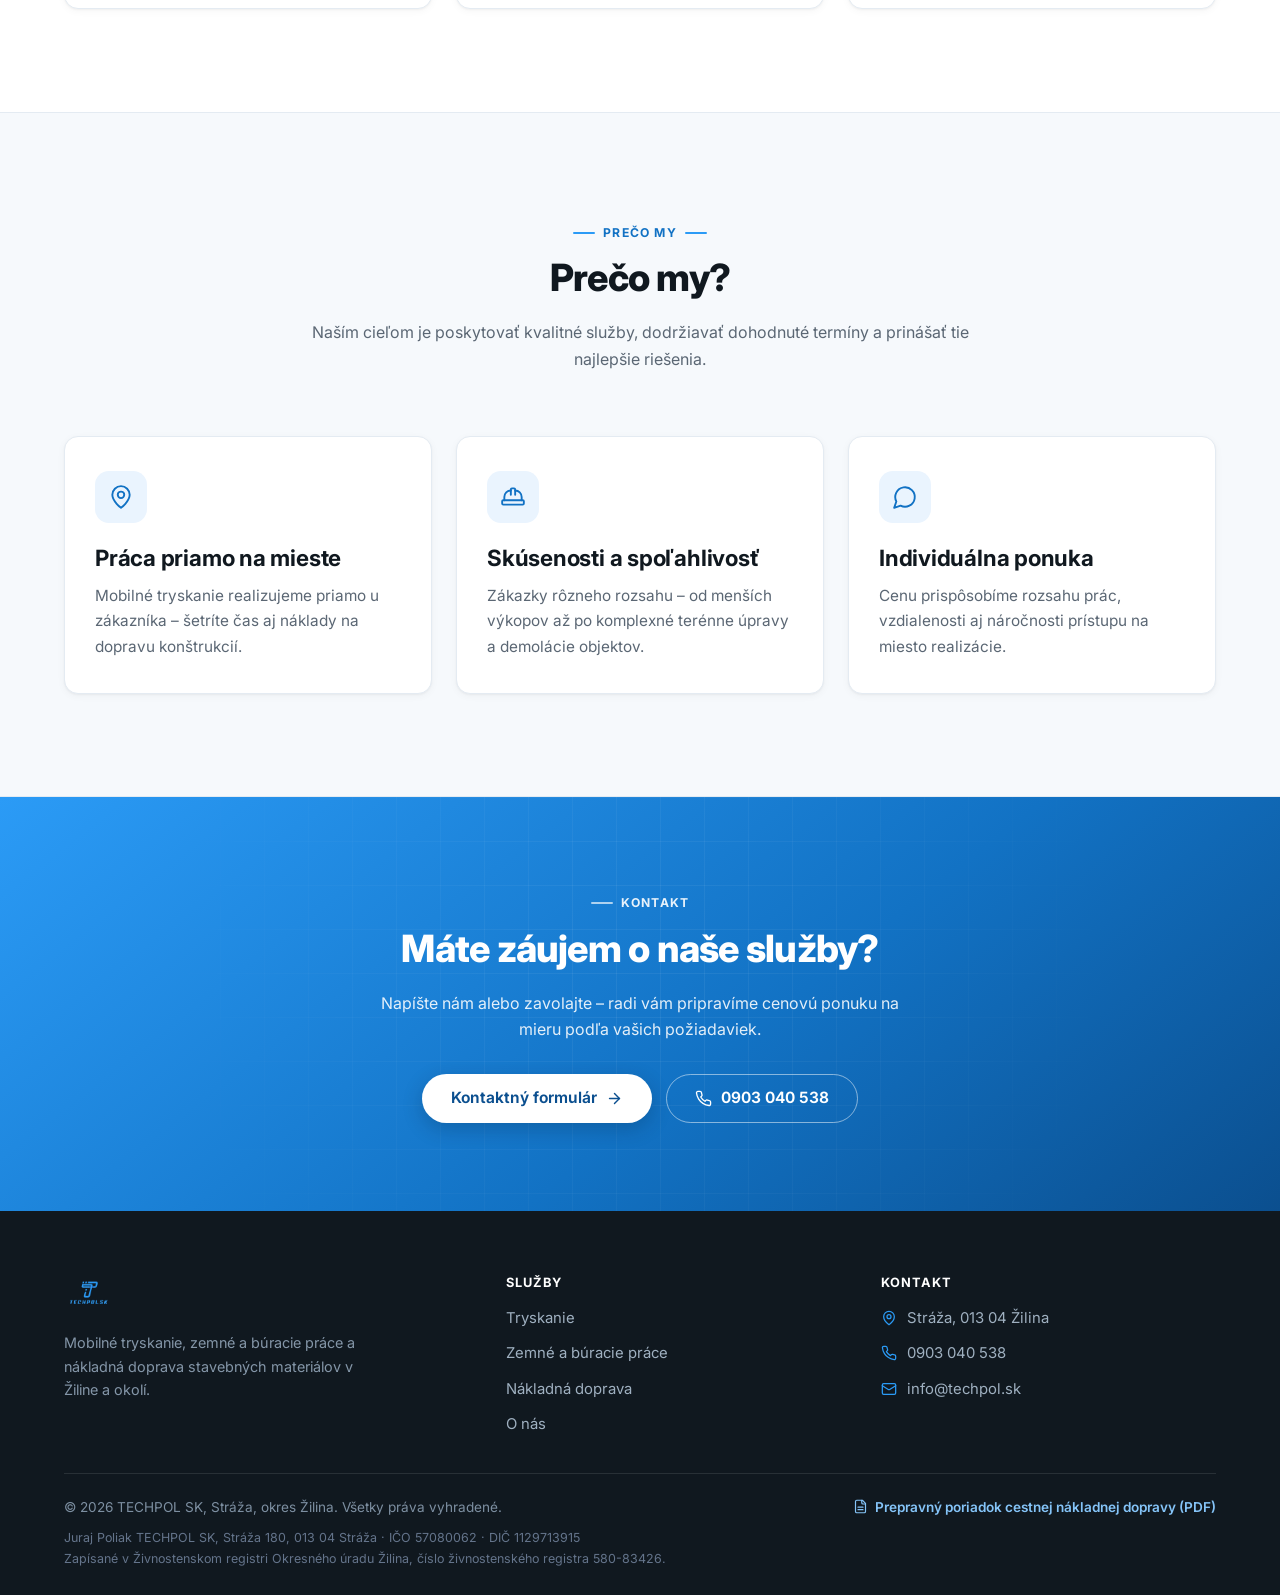
==== commit 47681d9a: "content: add legal identification line to the footer §3a of the Obchodný zákonník requires a busines" ====
--- a/index.html
+++ b/index.html
@@ -25,6 +25,7 @@
   "@type": "LocalBusiness",
   "@id": "https://techpol.sk/#business",
   "name": "TECHPOL SK",
+  "legalName": "Juraj Poliak TECHPOL SK",
   "url": "https://techpol.sk/",
   "logo": "https://techpol.sk/assets/img/logo.png",
   "image": "https://techpol.sk/assets/img/logo.png",
@@ -33,6 +34,7 @@
   "email": "info@techpol.sk",
   "address": {
     "@type": "PostalAddress",
+    "streetAddress": "Stráža 180",
     "addressLocality": "Stráža",
     "postalCode": "013 04",
     "addressRegion": "Žilinský kraj",
@@ -289,6 +291,10 @@
 
     <div class="footer-bottom">
       <span>&copy; 2026 TECHPOL SK, Stráža, okres Žilina. Všetky práva vyhradené.</span>
+      <p class="footer-legal">
+        Juraj Poliak TECHPOL SK, Stráža 180, 013 04 Stráža &middot; IČO 57080062 &middot; DIČ 1129713915<br />
+        Zapísané v Živnostenskom registri Okresného úradu Žilina, číslo živnostenského registra 580-83426.
+      </p>
       <a href="/dokumenty/prepravny-poriadok.pdf" target="_blank" rel="noopener">
         <svg viewBox="0 0 24 24" fill="none" stroke="currentColor" stroke-width="1.9" stroke-linecap="round" stroke-linejoin="round" aria-hidden="true"><path d="M15 2H6a2 2 0 0 0-2 2v16a2 2 0 0 0 2 2h12a2 2 0 0 0 2-2V7Z"/><path d="M14 2v4a2 2 0 0 0 2 2h4"/><path d="M16 13H8"/><path d="M16 17H8"/></svg>
         Prepravný poriadok cestnej nákladnej dopravy (PDF)
--- a/assets/css/style.css
+++ b/assets/css/style.css
@@ -1232,6 +1232,15 @@
   color: #7d8fa1;
 }
 
+.footer-legal {
+  flex: 1 0 100%;
+  order: 1;
+  margin: 0;
+  font-size: 0.78rem;
+  line-height: 1.65;
+  color: #64748b;
+}
+
 .footer-bottom a {
   display: inline-flex;
   align-items: center;
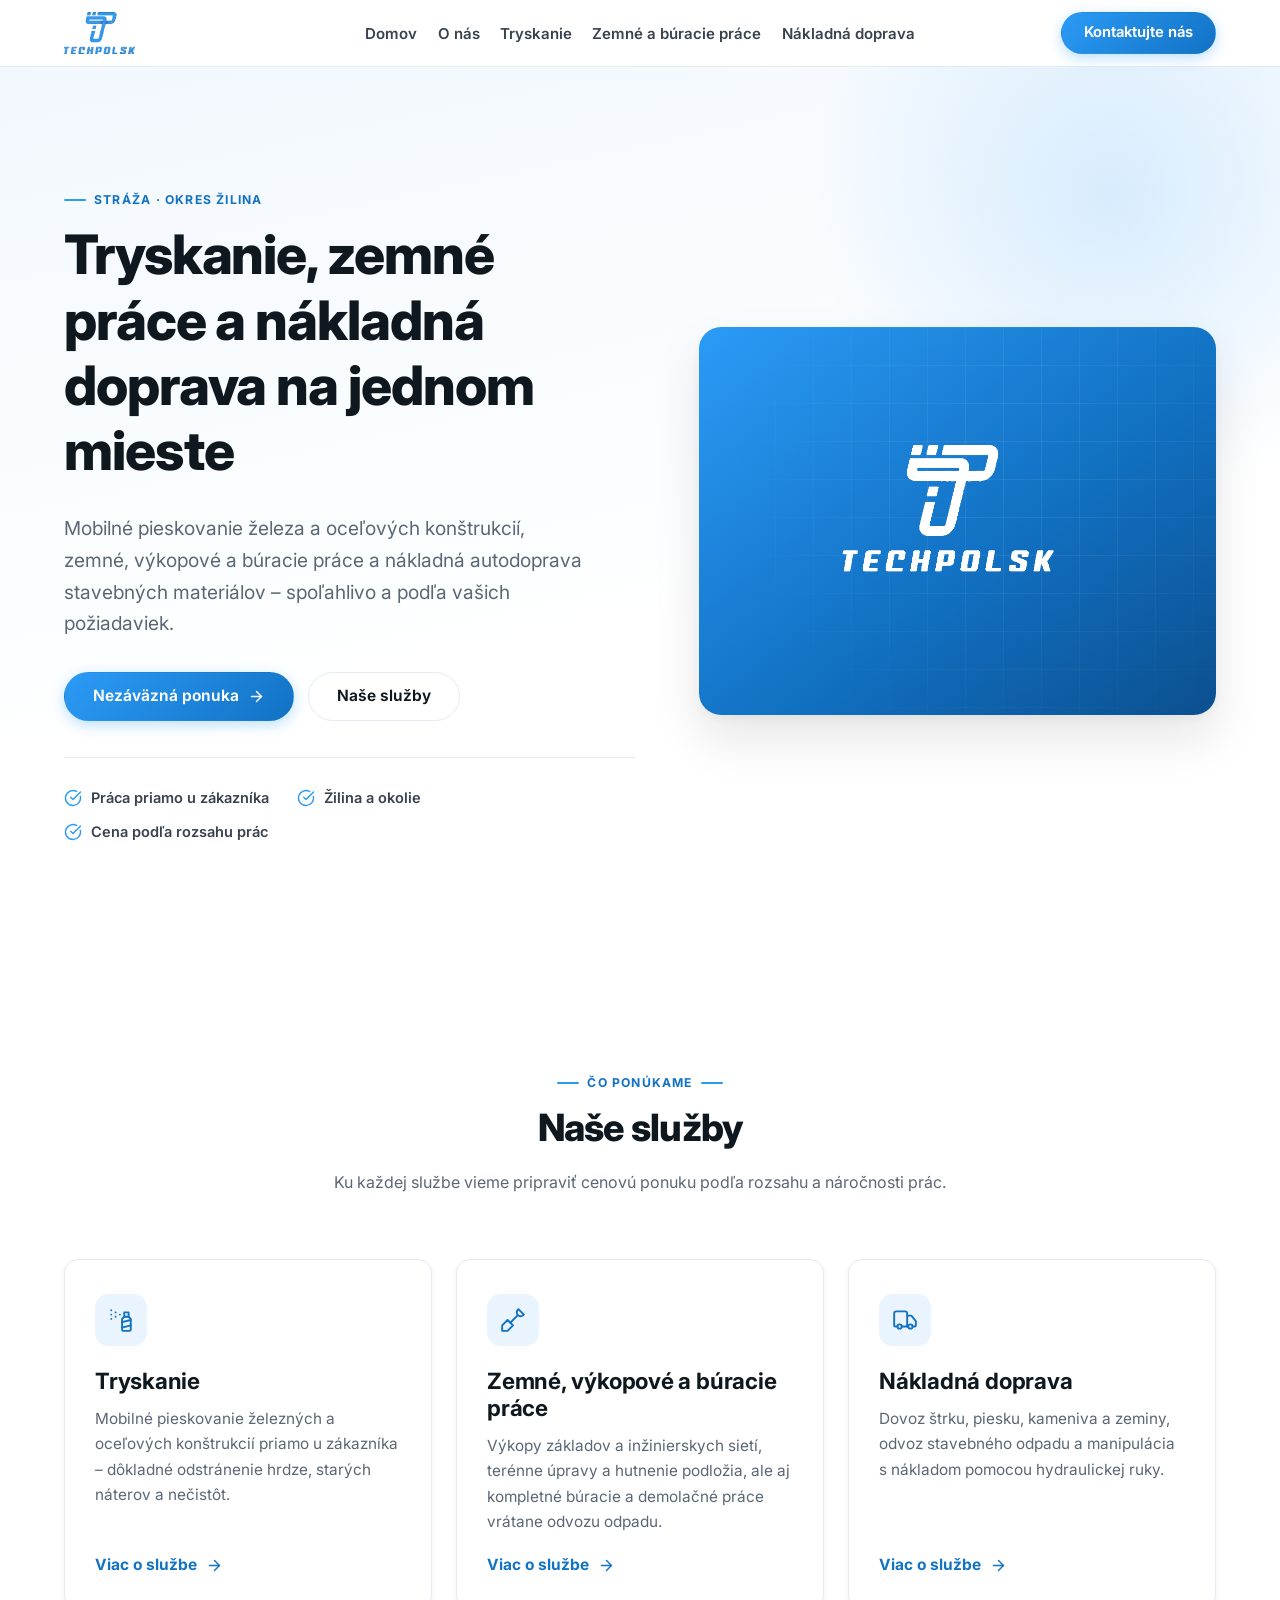
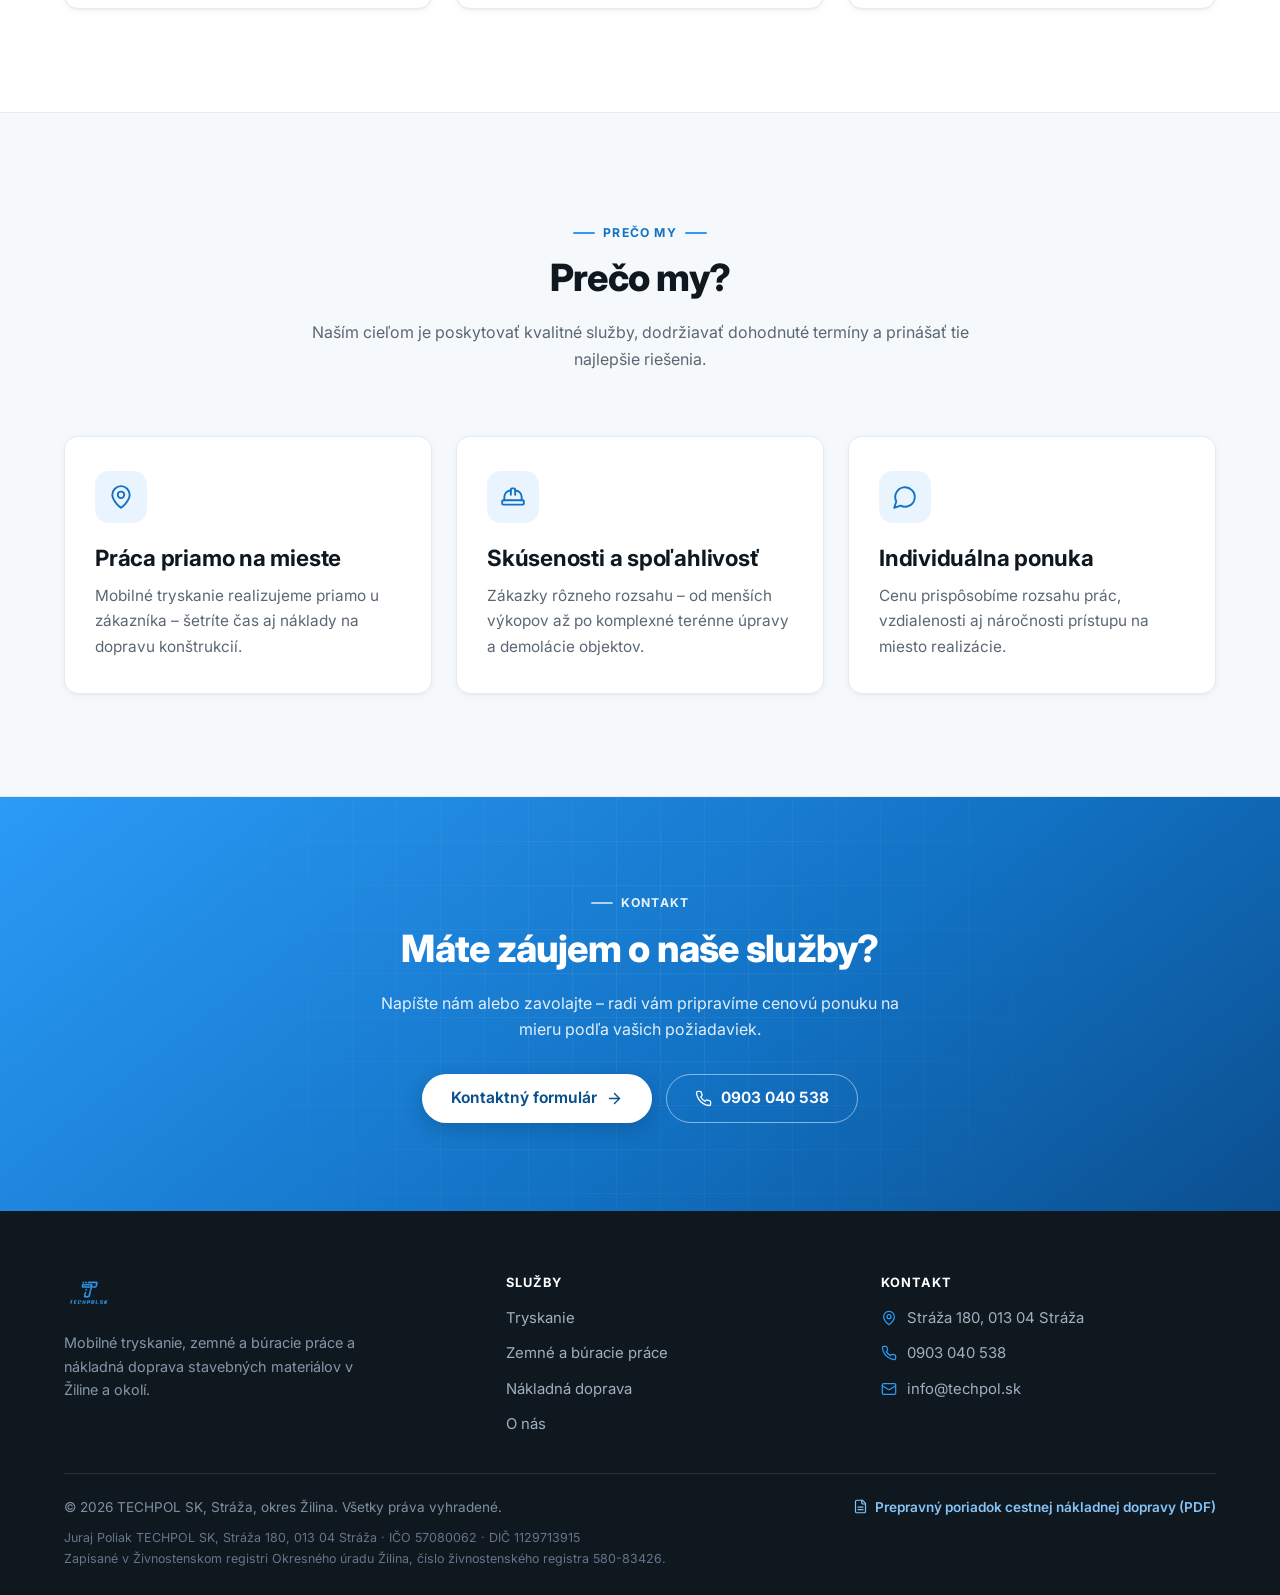
==== commit 7e040c0d: "content: unify the visible postal address with the register The site showed "Stráža, 013 04 Žilina" " ====
--- a/index.html
+++ b/index.html
@@ -275,7 +275,7 @@
         <ul>
           <li class="contact-line">
             <svg viewBox="0 0 24 24" fill="none" stroke="currentColor" stroke-width="1.9" stroke-linecap="round" stroke-linejoin="round" aria-hidden="true"><path d="M20 10c0 6-8 12-8 12s-8-6-8-12a8 8 0 0 1 16 0Z"/><circle cx="12" cy="10" r="3"/></svg>
-            Stráža, 013 04 Žilina
+            Stráža 180, 013 04 Stráža
           </li>
           <li class="contact-line">
             <svg viewBox="0 0 24 24" fill="none" stroke="currentColor" stroke-width="1.9" stroke-linecap="round" stroke-linejoin="round" aria-hidden="true"><path d="M22 16.92v3a2 2 0 0 1-2.18 2 19.79 19.79 0 0 1-8.63-3.07 19.5 19.5 0 0 1-6-6 19.79 19.79 0 0 1-3.07-8.67A2 2 0 0 1 4.11 2h3a2 2 0 0 1 2 1.72 12.84 12.84 0 0 0 .7 2.81 2 2 0 0 1-.45 2.11L8.09 9.91a16 16 0 0 0 6 6l1.27-1.27a2 2 0 0 1 2.11-.45 12.84 12.84 0 0 0 2.81.7A2 2 0 0 1 22 16.92Z"/></svg>
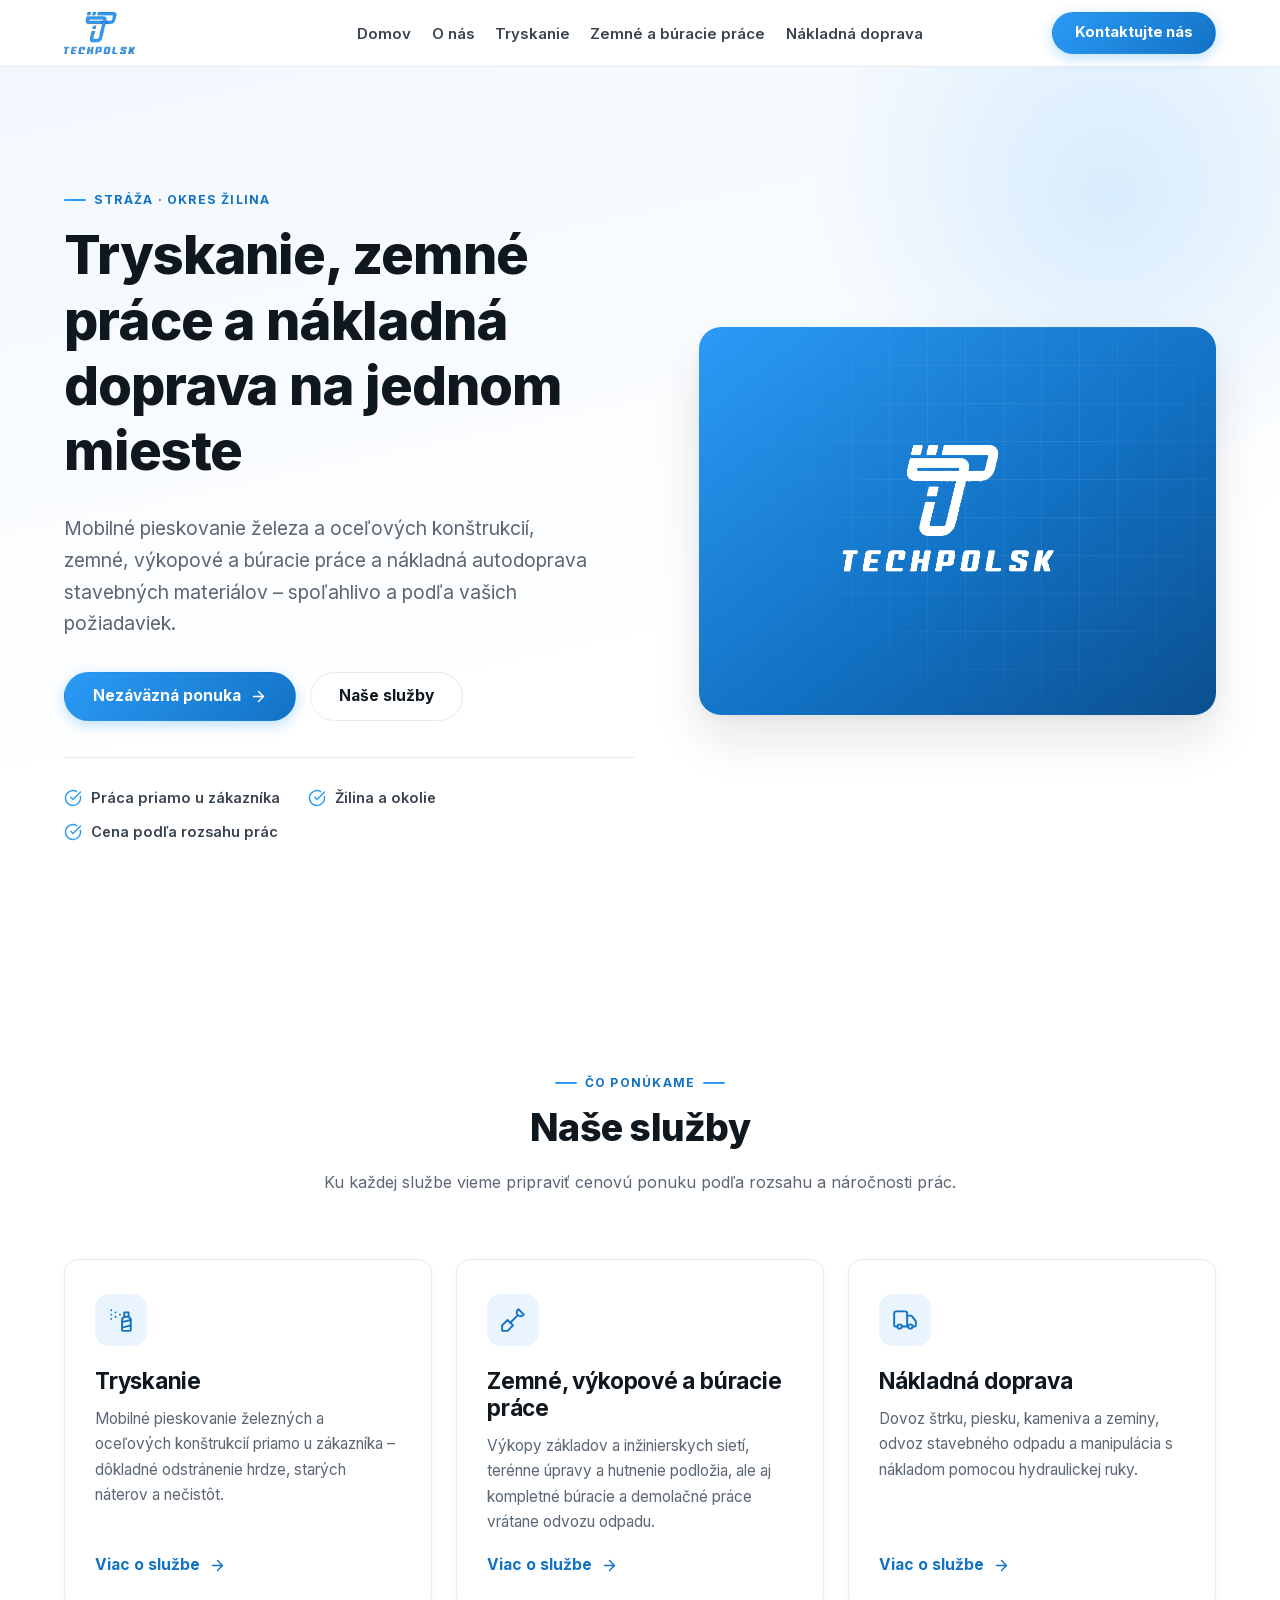
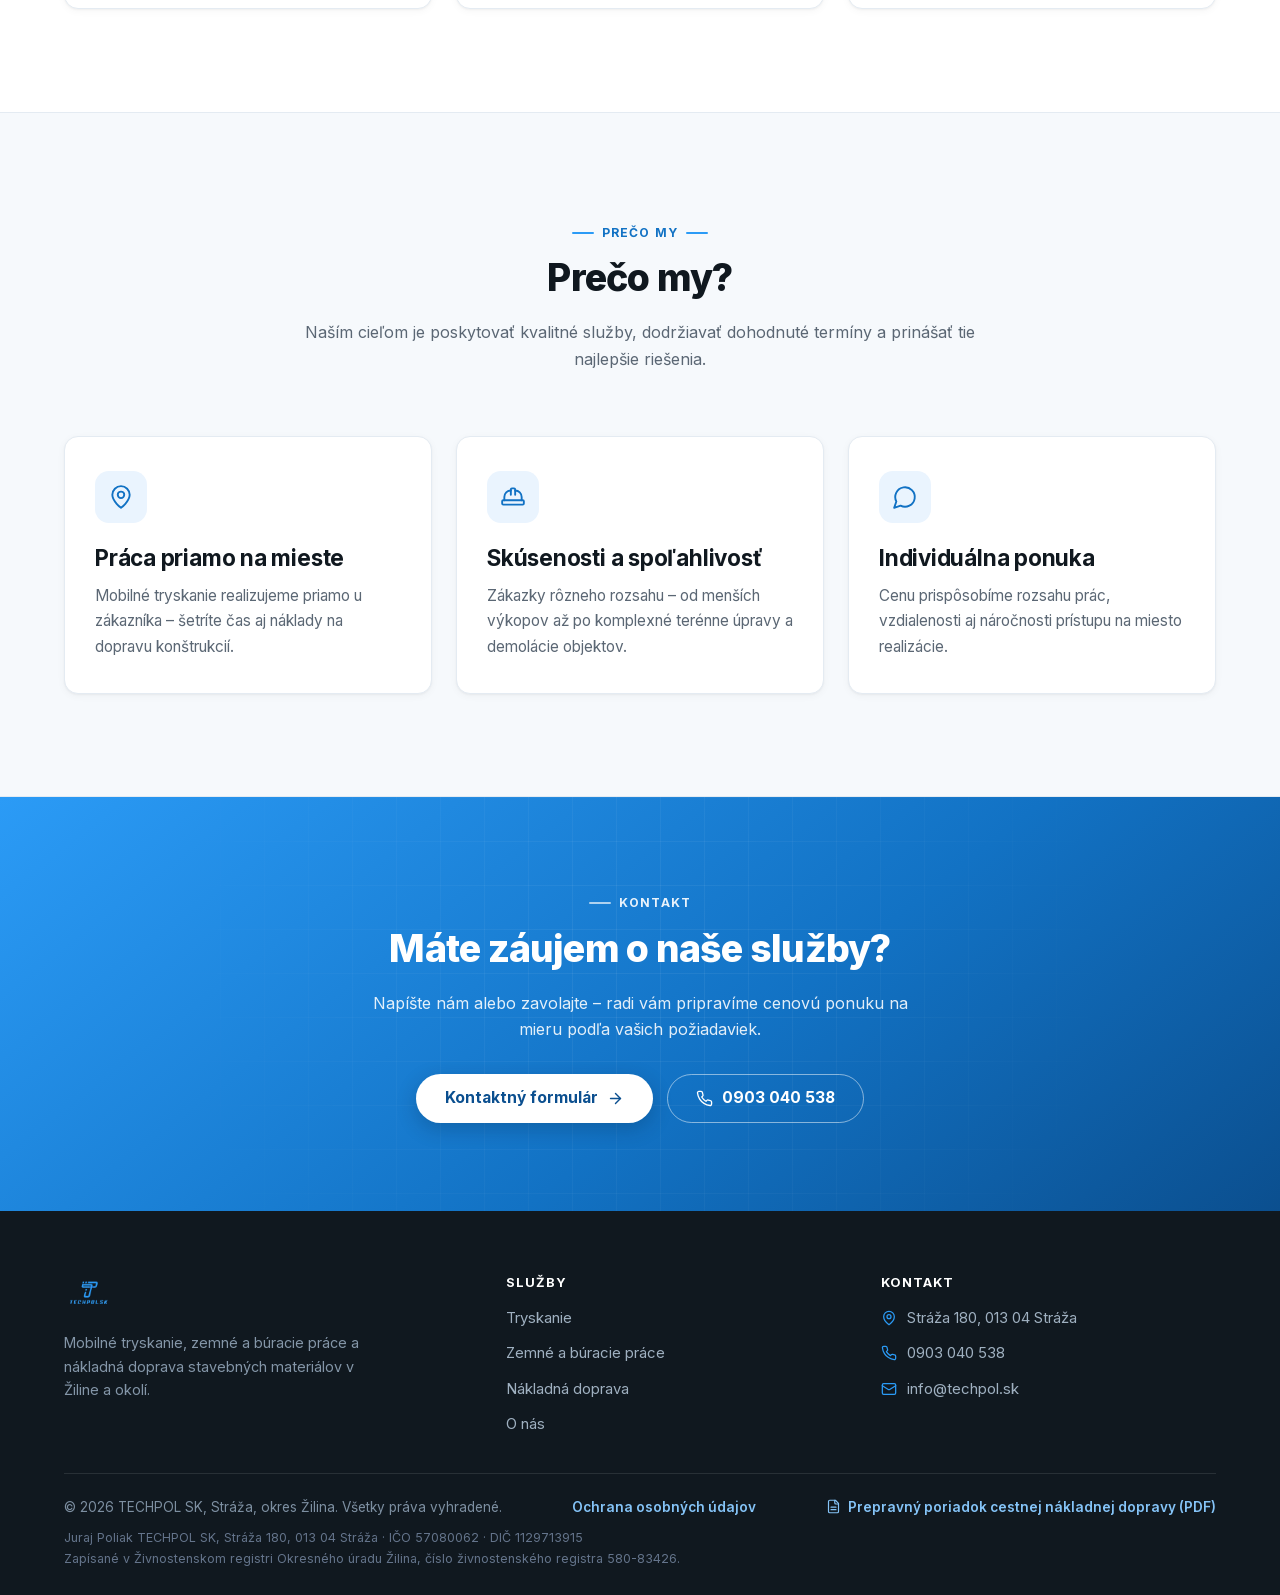
==== commit 3fe5419c: "feat: add a privacy notice and self-host the fonts The contact form collects a name, phone number, e" ====
--- a/index.html
+++ b/index.html
@@ -3,18 +3,18 @@
 <head>
 <meta charset="UTF-8" />
 <meta name="viewport" content="width=device-width, initial-scale=1.0" />
-<title>TECHPOL SK – Tryskanie, zemné práce a nákladná doprava | Žilina</title>
+<title>Tryskanie, zemné práce a doprava Žilina | TECHPOL SK</title>
 <meta name="description" content="TECHPOL SK – mobilné tryskanie železa, zemné, výkopové a búracie práce, nákladná doprava stavebných materiálov s hydraulickou rukou. Stráža, okres Žilina." />
 <link rel="icon" href="/assets/img/logo.png" />
-<link rel="preconnect" href="https://fonts.googleapis.com">
-<link rel="preconnect" href="https://fonts.gstatic.com" crossorigin>
-<link rel="stylesheet" href="https://fonts.googleapis.com/css2?family=Inter:wght@400;500;600;700;800&display=swap">
+<link rel="preload" href="/assets/fonts/inter-400-latin.woff2" as="font" type="font/woff2" crossorigin>
+<link rel="preload" href="/assets/fonts/inter-700-latin.woff2" as="font" type="font/woff2" crossorigin>
+<link rel="stylesheet" href="/assets/fonts/inter.css">
 <link rel="stylesheet" href="/assets/css/style.css" />
 <link rel="canonical" href="https://techpol.sk/" />
 <meta property="og:type" content="website" />
 <meta property="og:site_name" content="TECHPOL SK" />
 <meta property="og:locale" content="sk_SK" />
-<meta property="og:title" content="TECHPOL SK – Tryskanie, zemné práce a nákladná doprava | Žilina" />
+<meta property="og:title" content="Tryskanie, zemné práce a doprava Žilina | TECHPOL SK" />
 <meta property="og:description" content="TECHPOL SK – mobilné tryskanie železa, zemné, výkopové a búracie práce, nákladná doprava stavebných materiálov s hydraulickou rukou. Stráža, okres Žilina." />
 <meta property="og:url" content="https://techpol.sk/" />
 <meta property="og:image" content="https://techpol.sk/assets/img/logo.png" />
@@ -40,6 +40,29 @@
     "addressRegion": "Žilinský kraj",
     "addressCountry": "SK"
   },
+  "geo": {
+    "@type": "GeoCoordinates",
+    "latitude": 49.2303532,
+    "longitude": 18.9212791
+  },
+  "openingHoursSpecification": [
+    {
+      "@type": "OpeningHoursSpecification",
+      "dayOfWeek": ["Monday", "Tuesday", "Wednesday", "Thursday", "Friday"],
+      "opens": "07:30",
+      "closes": "17:30"
+    },
+    {
+      "@type": "OpeningHoursSpecification",
+      "dayOfWeek": ["Saturday", "Sunday"],
+      "opens": "00:00",
+      "closes": "00:00"
+    }
+  ],
+  "hasMap": "https://www.google.com/maps?cid=10256948576564983116",
+  "sameAs": [
+    "https://www.google.com/maps?cid=10256948576564983116"
+  ],
   "taxID": "1129713915",
   "identifier": {
     "@type": "PropertyValue",
@@ -88,6 +111,20 @@
   }
 }
 </script>
+<script type="application/ld+json">
+{
+  "@context": "https://schema.org",
+  "@type": "WebSite",
+  "@id": "https://techpol.sk/#website",
+  "name": "TECHPOL SK",
+  "alternateName": "TECHPOL",
+  "url": "https://techpol.sk/",
+  "inLanguage": "sk-SK",
+  "publisher": {
+    "@id": "https://techpol.sk/#business"
+  }
+}
+</script>
 </head>
 <body>
 
@@ -291,6 +328,7 @@
 
     <div class="footer-bottom">
       <span>&copy; 2026 TECHPOL SK, Stráža, okres Žilina. Všetky práva vyhradené.</span>
+      <a class="footer-privacy" href="/ochrana-osobnych-udajov/">Ochrana osobných údajov</a>
       <p class="footer-legal">
         Juraj Poliak TECHPOL SK, Stráža 180, 013 04 Stráža &middot; IČO 57080062 &middot; DIČ 1129713915<br />
         Zapísané v Živnostenskom registri Okresného úradu Žilina, číslo živnostenského registra 580-83426.
--- a/assets/fonts/inter.css
+++ b/assets/fonts/inter.css
@@ -0,0 +1,94 @@
+/* Inter, hostovane lokalne.
+   Povodne sa tahalo z fonts.gstatic.com, cim isla IP adresa
+   kazdeho navstevnika Googlu. Ulozene su len latin a latin-ext,
+   ine podmnoziny slovensky web nepotrebuje. */
+/* latin-ext */
+@font-face {
+  font-family: 'Inter';
+  font-style: normal;
+  font-weight: 400;
+  font-display: swap;
+  src: url(/assets/fonts/inter-400-latin-ext.woff2) format('woff2');
+  unicode-range: U+0100-02BA, U+02BD-02C5, U+02C7-02CC, U+02CE-02D7, U+02DD-02FF, U+0304, U+0308, U+0329, U+1D00-1DBF, U+1E00-1E9F, U+1EF2-1EFF, U+2020, U+20A0-20AB, U+20AD-20C0, U+2113, U+2C60-2C7F, U+A720-A7FF;
+}
+/* latin */
+@font-face {
+  font-family: 'Inter';
+  font-style: normal;
+  font-weight: 400;
+  font-display: swap;
+  src: url(/assets/fonts/inter-400-latin.woff2) format('woff2');
+  unicode-range: U+0000-00FF, U+0131, U+0152-0153, U+02BB-02BC, U+02C6, U+02DA, U+02DC, U+0304, U+0308, U+0329, U+2000-206F, U+20AC, U+2122, U+2191, U+2193, U+2212, U+2215, U+FEFF, U+FFFD;
+}
+/* latin-ext */
+@font-face {
+  font-family: 'Inter';
+  font-style: normal;
+  font-weight: 500;
+  font-display: swap;
+  src: url(/assets/fonts/inter-500-latin-ext.woff2) format('woff2');
+  unicode-range: U+0100-02BA, U+02BD-02C5, U+02C7-02CC, U+02CE-02D7, U+02DD-02FF, U+0304, U+0308, U+0329, U+1D00-1DBF, U+1E00-1E9F, U+1EF2-1EFF, U+2020, U+20A0-20AB, U+20AD-20C0, U+2113, U+2C60-2C7F, U+A720-A7FF;
+}
+/* latin */
+@font-face {
+  font-family: 'Inter';
+  font-style: normal;
+  font-weight: 500;
+  font-display: swap;
+  src: url(/assets/fonts/inter-500-latin.woff2) format('woff2');
+  unicode-range: U+0000-00FF, U+0131, U+0152-0153, U+02BB-02BC, U+02C6, U+02DA, U+02DC, U+0304, U+0308, U+0329, U+2000-206F, U+20AC, U+2122, U+2191, U+2193, U+2212, U+2215, U+FEFF, U+FFFD;
+}
+/* latin-ext */
+@font-face {
+  font-family: 'Inter';
+  font-style: normal;
+  font-weight: 600;
+  font-display: swap;
+  src: url(/assets/fonts/inter-600-latin-ext.woff2) format('woff2');
+  unicode-range: U+0100-02BA, U+02BD-02C5, U+02C7-02CC, U+02CE-02D7, U+02DD-02FF, U+0304, U+0308, U+0329, U+1D00-1DBF, U+1E00-1E9F, U+1EF2-1EFF, U+2020, U+20A0-20AB, U+20AD-20C0, U+2113, U+2C60-2C7F, U+A720-A7FF;
+}
+/* latin */
+@font-face {
+  font-family: 'Inter';
+  font-style: normal;
+  font-weight: 600;
+  font-display: swap;
+  src: url(/assets/fonts/inter-600-latin.woff2) format('woff2');
+  unicode-range: U+0000-00FF, U+0131, U+0152-0153, U+02BB-02BC, U+02C6, U+02DA, U+02DC, U+0304, U+0308, U+0329, U+2000-206F, U+20AC, U+2122, U+2191, U+2193, U+2212, U+2215, U+FEFF, U+FFFD;
+}
+/* latin-ext */
+@font-face {
+  font-family: 'Inter';
+  font-style: normal;
+  font-weight: 700;
+  font-display: swap;
+  src: url(/assets/fonts/inter-700-latin-ext.woff2) format('woff2');
+  unicode-range: U+0100-02BA, U+02BD-02C5, U+02C7-02CC, U+02CE-02D7, U+02DD-02FF, U+0304, U+0308, U+0329, U+1D00-1DBF, U+1E00-1E9F, U+1EF2-1EFF, U+2020, U+20A0-20AB, U+20AD-20C0, U+2113, U+2C60-2C7F, U+A720-A7FF;
+}
+/* latin */
+@font-face {
+  font-family: 'Inter';
+  font-style: normal;
+  font-weight: 700;
+  font-display: swap;
+  src: url(/assets/fonts/inter-700-latin.woff2) format('woff2');
+  unicode-range: U+0000-00FF, U+0131, U+0152-0153, U+02BB-02BC, U+02C6, U+02DA, U+02DC, U+0304, U+0308, U+0329, U+2000-206F, U+20AC, U+2122, U+2191, U+2193, U+2212, U+2215, U+FEFF, U+FFFD;
+}
+/* latin-ext */
+@font-face {
+  font-family: 'Inter';
+  font-style: normal;
+  font-weight: 800;
+  font-display: swap;
+  src: url(/assets/fonts/inter-800-latin-ext.woff2) format('woff2');
+  unicode-range: U+0100-02BA, U+02BD-02C5, U+02C7-02CC, U+02CE-02D7, U+02DD-02FF, U+0304, U+0308, U+0329, U+1D00-1DBF, U+1E00-1E9F, U+1EF2-1EFF, U+2020, U+20A0-20AB, U+20AD-20C0, U+2113, U+2C60-2C7F, U+A720-A7FF;
+}
+/* latin */
+@font-face {
+  font-family: 'Inter';
+  font-style: normal;
+  font-weight: 800;
+  font-display: swap;
+  src: url(/assets/fonts/inter-800-latin.woff2) format('woff2');
+  unicode-range: U+0000-00FF, U+0131, U+0152-0153, U+02BB-02BC, U+02C6, U+02DA, U+02DC, U+0304, U+0308, U+0329, U+2000-206F, U+20AC, U+2122, U+2191, U+2193, U+2212, U+2215, U+FEFF, U+FFFD;
+}
--- a/assets/css/style.css
+++ b/assets/css/style.css
@@ -649,6 +649,76 @@
   transform: scale(1.04);
 }
 
+.footnote {
+  margin-top: 36px;
+  padding-top: 18px;
+  border-top: 1px solid var(--border);
+  font-size: 0.9rem;
+  color: var(--ink-soft);
+}
+
+/* ---------- Galéria pred / po ---------- */
+
+.ba-grid {
+  display: grid;
+  gap: 28px;
+  margin: 24px 0 0;
+}
+
+.ba-shots {
+  display: grid;
+  grid-template-columns: 1fr 1fr;
+  gap: 12px;
+}
+
+/* Štvorec, nie 4/3: dvojice miešajú fotky na výšku aj na šírku
+   a takto sa z oboch oreže len okraj, predmet zostane v strede. */
+.ba-shot {
+  aspect-ratio: 1 / 1;
+}
+
+.ba-tag {
+  position: absolute;
+  top: 10px;
+  left: 10px;
+  z-index: 2;
+  padding: 4px 11px;
+  border-radius: 999px;
+  font-size: 0.72rem;
+  font-weight: 700;
+  text-transform: uppercase;
+  letter-spacing: 0.07em;
+  color: #fff;
+  backdrop-filter: blur(4px);
+}
+
+.ba-tag--pred {
+  background: var(--ink-mid);
+}
+
+.ba-tag--po {
+  background: var(--blue-dark);
+}
+
+.ba-pair figcaption {
+  margin-top: 10px;
+  font-size: 0.95rem;
+  color: var(--ink-soft);
+}
+
+@media (max-width: 560px) {
+  .ba-shots {
+    gap: 8px;
+  }
+
+  .ba-tag {
+    top: 7px;
+    left: 7px;
+    padding: 3px 9px;
+    font-size: 0.66rem;
+  }
+}
+
 /* ---------- Lightbox ---------- */
 
 .lightbox {
@@ -958,6 +1028,16 @@
   margin-bottom: 3px;
 }
 
+.contact-item span.value {
+  display: block;
+}
+
+.contact-item span.value-muted {
+  font-size: 0.95rem;
+  font-weight: 500;
+  color: var(--ink-soft);
+}
+
 .contact-item a,
 .contact-item span.value {
   font-size: 1.05rem;
@@ -967,6 +1047,16 @@
 
 .contact-item a:hover {
   color: var(--blue-dark);
+}
+
+.contact-item a.map-link {
+  display: inline-block;
+  margin-top: 4px;
+  font-size: 0.92rem;
+  font-weight: 600;
+  color: var(--blue-dark);
+  text-decoration: underline;
+  text-underline-offset: 3px;
 }
 
 .legal-note {
